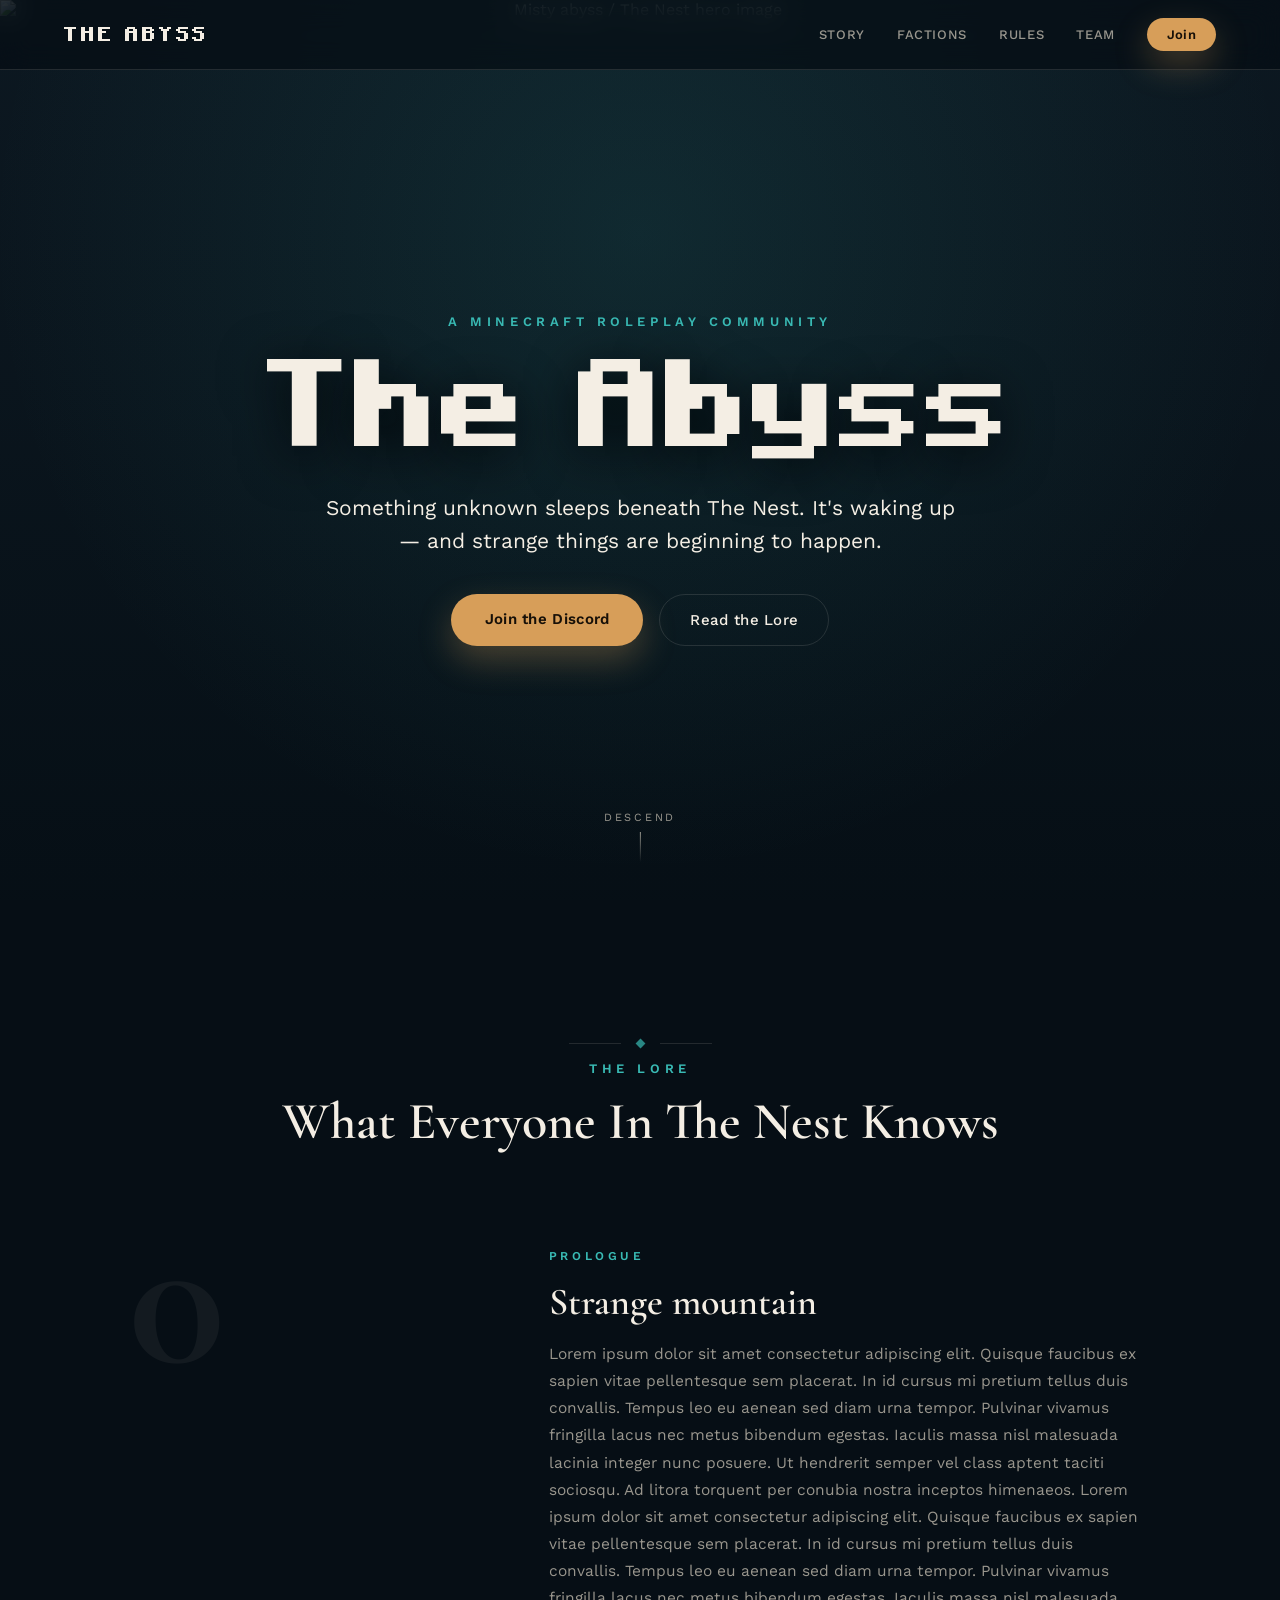
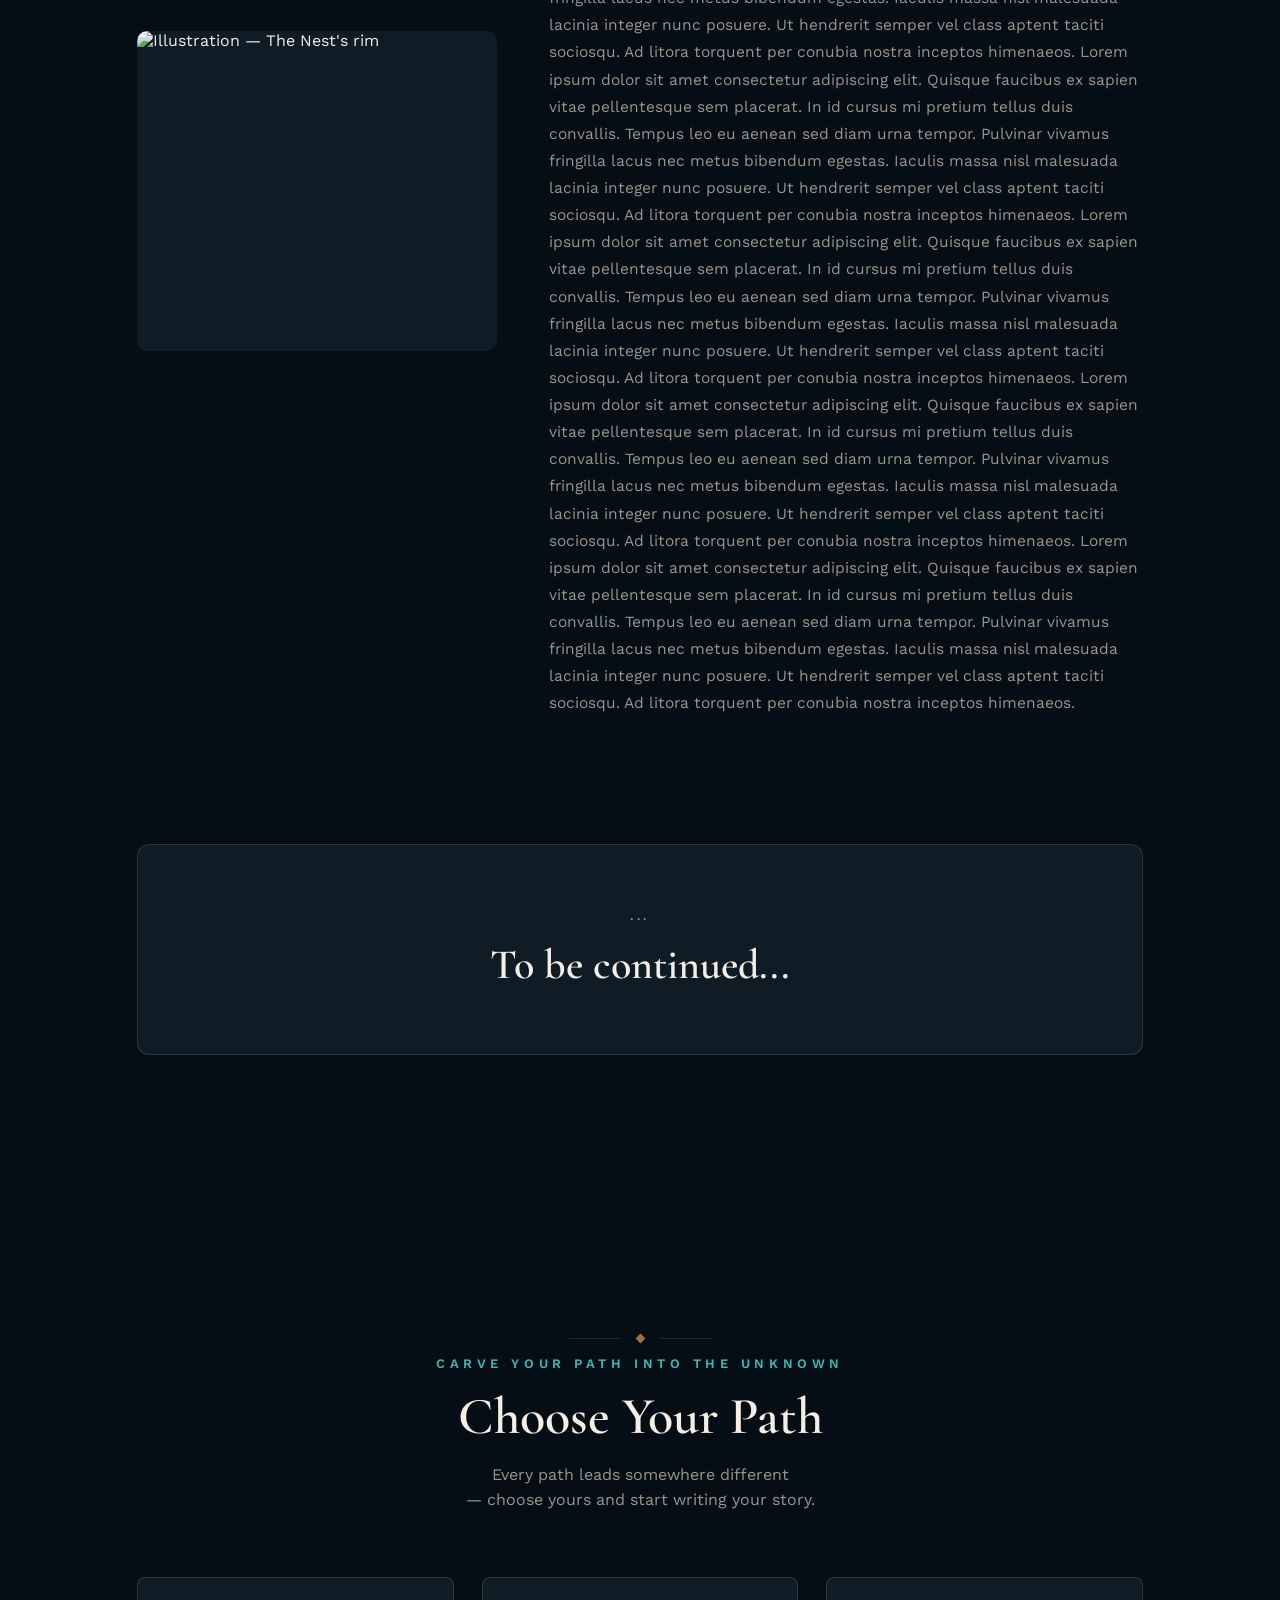
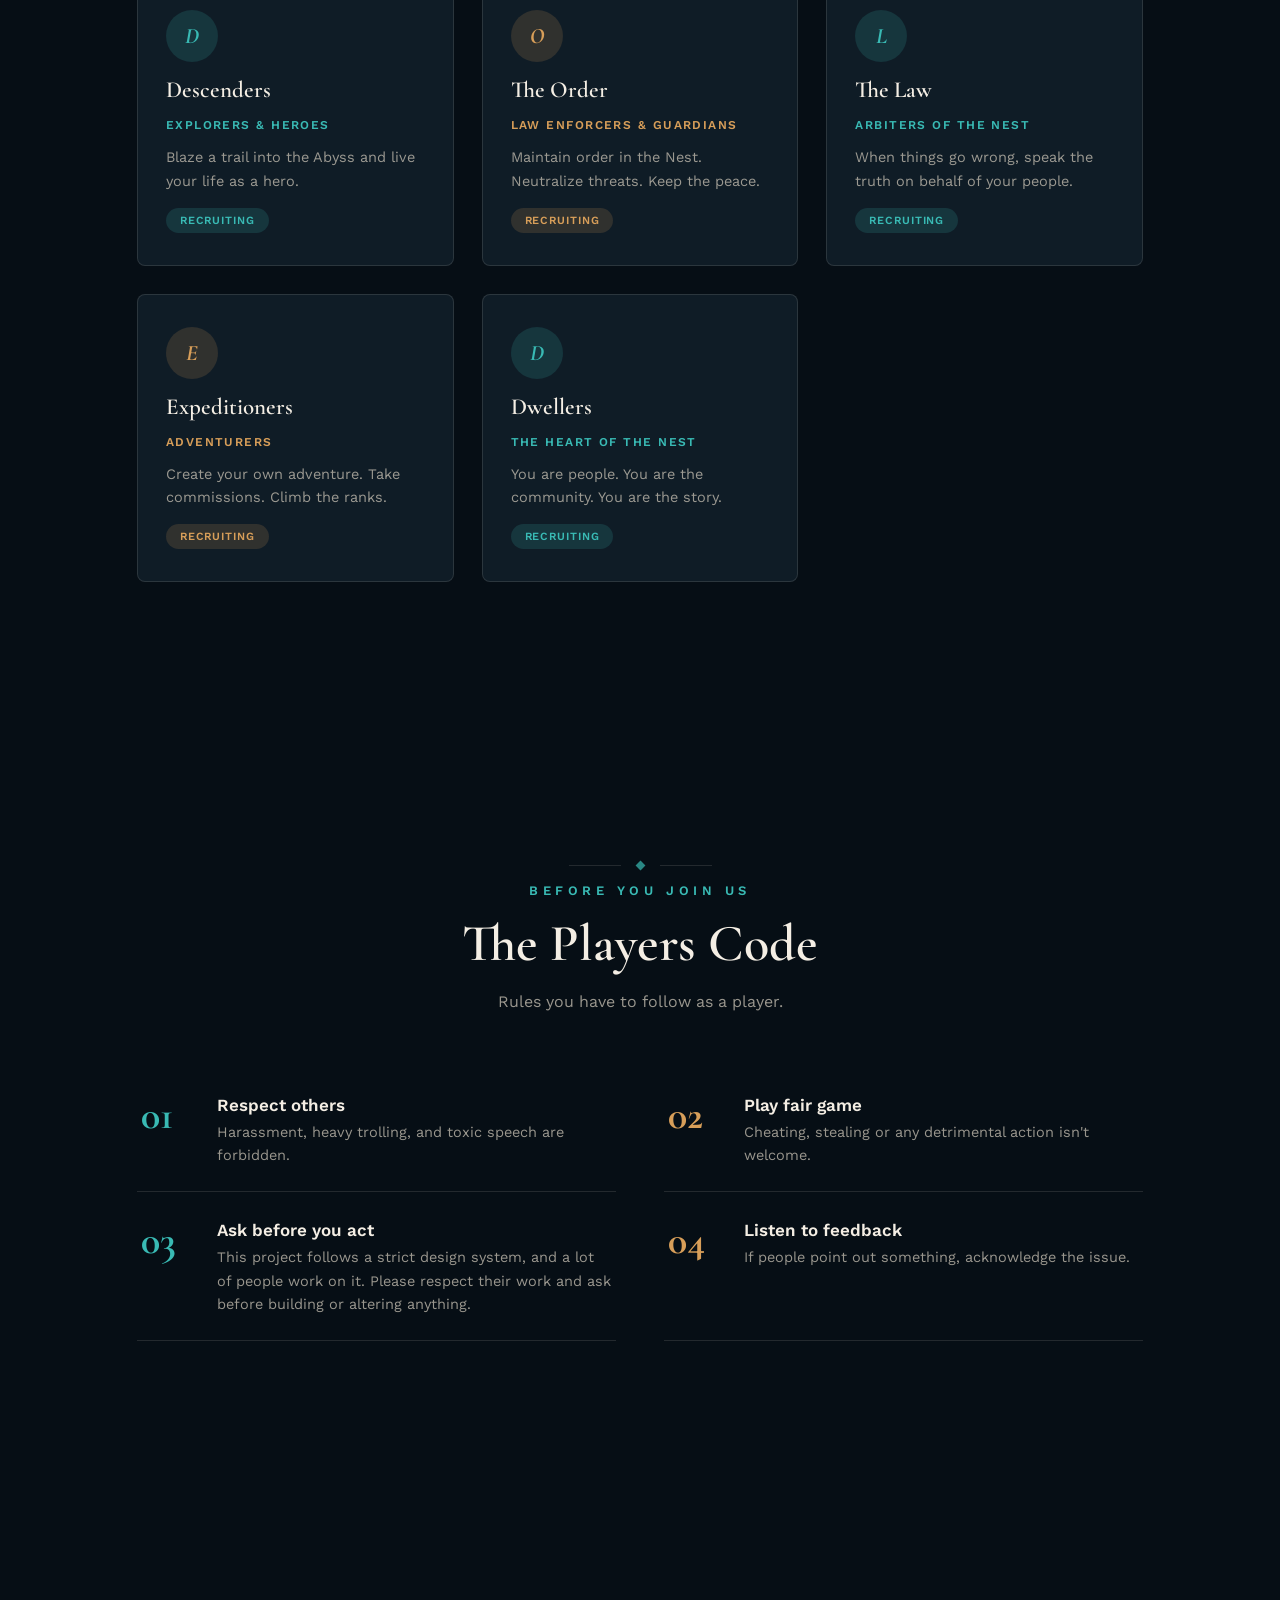
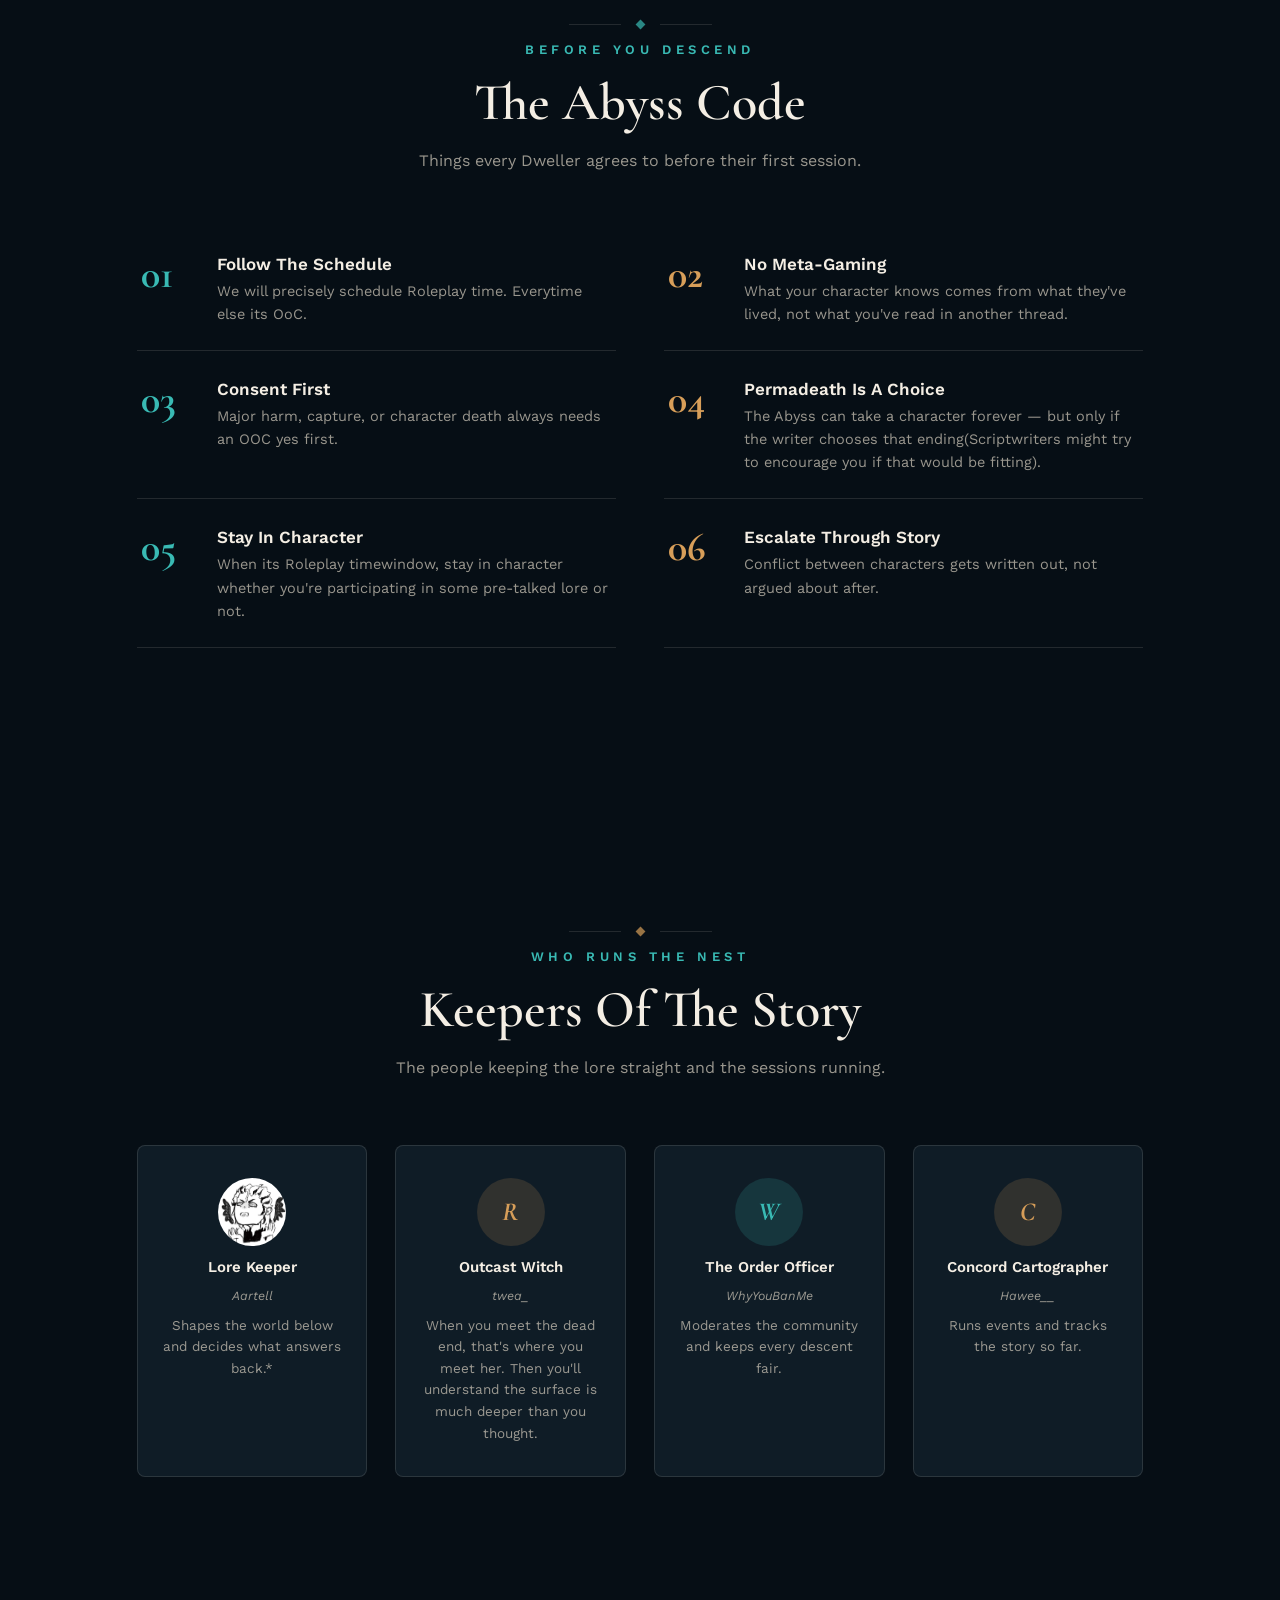
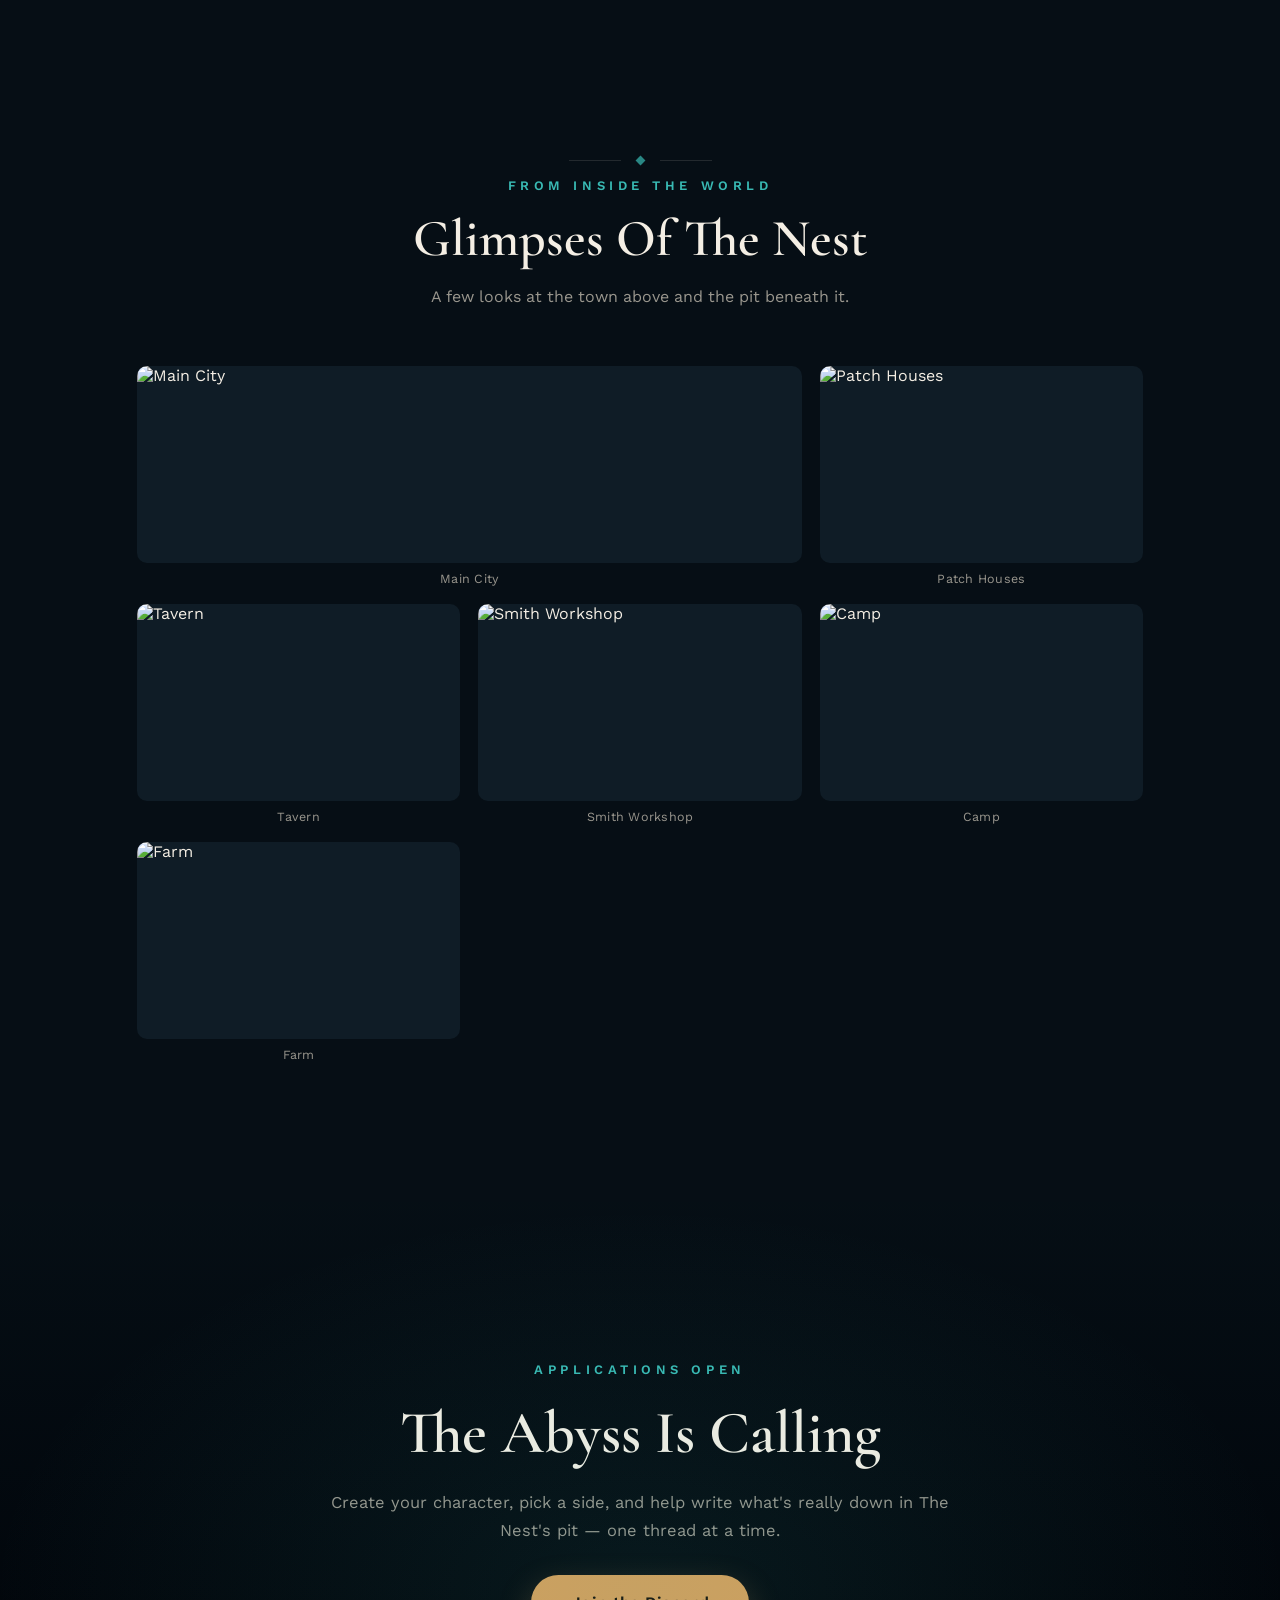
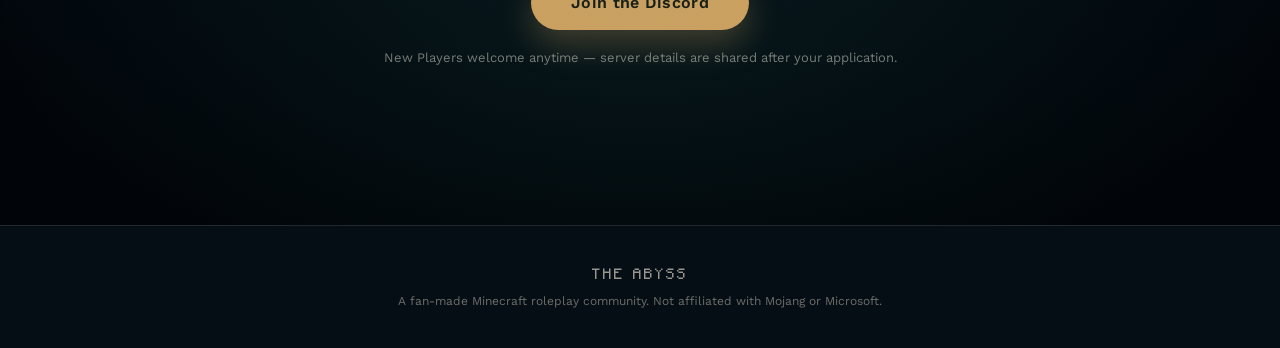
==== docs/index.html @ d02bc324 "fix2" ====
<!DOCTYPE html>
<html>
<head>
<meta charset="utf-8">
<meta name="viewport" content="width=device-width, initial-scale=1">
<link rel="preconnect" href="https://fonts.googleapis.com">
<link rel="preconnect" href="https://fonts.gstatic.com" crossorigin="anonymous">
<link href="https://fonts.googleapis.com/css2?family=Cormorant+Garamond:ital,wght@0,500;0,600;0,700;1,500;1,600&family=Work+Sans:wght@400;500;600;700&display=swap" rel="stylesheet">
<link rel="stylesheet" href="./styles.css">
<script src="./reveal.js" defer></script>
</head>
<body>
    <div class="page">

        <nav class="navbar">
            <div class="navbar-inner">
                <a href="#hero" class="brand">THE ABYSS</a>
                <div class="nav-links">
                    <a href="#story" class="nav-link">Story</a>
                    <a href="#factions" class="nav-link">Factions</a>
                    <a href="#rules" class="nav-link">Rules</a>
                    <a href="#team" class="nav-link">Team</a>
                    <a href="#join" class="btn btn-amber btn-nav">Join</a>
                </div>
            </div>
        </nav>

        <section id="hero">
            <div class="hero-bg-layer">
                <img src="./images/ingame/abyss-hero.png" alt="Misty abyss / The Nest hero image">
            </div>
            <div class="hero-scrim"></div>
            <div class="mist"></div>
            <div class="hero-content">
                <div class="eyebrow">
                    A Minecraft Roleplay Community
                </div>
                <h1>The Abyss</h1>
                <p class="hero-subtitle">
                    Something unknown sleeps beneath The Nest. It's waking up <br />
                    — and strange things are beginning to happen.
                </p>
                <div class="hero-actions">
                    <a href="#" class="btn btn-amber btn-hero">Join the Discord</a>
                    <a href="#story" class="btn btn-outline">Read the Lore</a>
                </div>
            </div>
            <div class="scroll-cue">
                <div class="scroll-cue-label">Descend</div>
                <div class="scroll-cue-line"></div>
            </div>
        </section>

        <section id="story">
            <div data-reveal class="reveal">

                <div class="section-head">
                    <div class="section-divider"><div class="line"></div><div class="diamond"></div><div class="line"></div></div>
                    <div class="eyebrow">The Lore</div>
                    <h2>What Everyone In The Nest Knows</h2>
                </div>

                <div class="story-chapter">
                    <div class="chapter-numeral left">0</div>
                    <div class="chapter-grid">
                        <img class="chapter-art" src="" alt="Illustration — The Nest's rim">
                        <div class="chapter-body">
                            <div class="eyebrow">Prologue</div>
                            <h3>Strange mountain</h3>
                            <p class="chapter-text">
                                Lorem ipsum dolor sit amet consectetur adipiscing elit. Quisque faucibus ex sapien vitae pellentesque sem placerat. In id cursus mi pretium tellus duis convallis. Tempus leo eu aenean sed diam urna tempor. Pulvinar vivamus fringilla lacus nec metus bibendum egestas. Iaculis massa nisl malesuada lacinia integer nunc posuere. Ut hendrerit semper vel class aptent taciti sociosqu. Ad litora torquent per conubia nostra inceptos himenaeos.

                                Lorem ipsum dolor sit amet consectetur adipiscing elit. Quisque faucibus ex sapien vitae pellentesque sem placerat. In id cursus mi pretium tellus duis convallis. Tempus leo eu aenean sed diam urna tempor. Pulvinar vivamus fringilla lacus nec metus bibendum egestas. Iaculis massa nisl malesuada lacinia integer nunc posuere. Ut hendrerit semper vel class aptent taciti sociosqu. Ad litora torquent per conubia nostra inceptos himenaeos.

                                Lorem ipsum dolor sit amet consectetur adipiscing elit. Quisque faucibus ex sapien vitae pellentesque sem placerat. In id cursus mi pretium tellus duis convallis. Tempus leo eu aenean sed diam urna tempor. Pulvinar vivamus fringilla lacus nec metus bibendum egestas. Iaculis massa nisl malesuada lacinia integer nunc posuere. Ut hendrerit semper vel class aptent taciti sociosqu. Ad litora torquent per conubia nostra inceptos himenaeos.

                                Lorem ipsum dolor sit amet consectetur adipiscing elit. Quisque faucibus ex sapien vitae pellentesque sem placerat. In id cursus mi pretium tellus duis convallis. Tempus leo eu aenean sed diam urna tempor. Pulvinar vivamus fringilla lacus nec metus bibendum egestas. Iaculis massa nisl malesuada lacinia integer nunc posuere. Ut hendrerit semper vel class aptent taciti sociosqu. Ad litora torquent per conubia nostra inceptos himenaeos.

                                Lorem ipsum dolor sit amet consectetur adipiscing elit. Quisque faucibus ex sapien vitae pellentesque sem placerat. In id cursus mi pretium tellus duis convallis. Tempus leo eu aenean sed diam urna tempor. Pulvinar vivamus fringilla lacus nec metus bibendum egestas. Iaculis massa nisl malesuada lacinia integer nunc posuere. Ut hendrerit semper vel class aptent taciti sociosqu. Ad litora torquent per conubia nostra inceptos himenaeos.

                                Lorem ipsum dolor sit amet consectetur adipiscing elit. Quisque faucibus ex sapien vitae pellentesque sem placerat. In id cursus mi pretium tellus duis convallis. Tempus leo eu aenean sed diam urna tempor. Pulvinar vivamus fringilla lacus nec metus bibendum egestas. Iaculis massa nisl malesuada lacinia integer nunc posuere. Ut hendrerit semper vel class aptent taciti sociosqu. Ad litora torquent per conubia nostra inceptos himenaeos.
                            </p>
                            <p class="chapter-text">

                            </p>
                        </div>
                    </div>
                </div>

                <!--
                <div class="story-chapter amber">
                    <div class="chapter-numeral right">II</div>
                    <div class="chapter-grid reverse">
                    <div class="chapter-body">
                        <div class="eyebrow">Chapter II</div>
                        <h3>The Long Descent</h3>
                        <p class="chapter-text">The Abyss is not one place but many, stacked like sediment. Each layer is stranger than the last — flooded ruins, forests that grow upside down, a silence that presses on the ears like water.</p>
                        <p class="chapter-text">Descent-rigs, brass suits, and pressure lanterns carry the brave — or the desperate — down a layer at a time. Getting back up gets harder the deeper you go. Some don't come back at all.</p>
                    </div>
                    <img class="chapter-art" src="" alt="Illustration — a layer of the Abyss">
                    </div>
                </div>
            -->
                <div class="story-closing">
                    <div class="chapter-numeral"></div>
                    <div class="story-closing-body">
                        <div class="eyebrow">...</div>
                        <h3>To be continued...</h3>
                    </div>
                </div>

            </div>
        </section>

        <section id="factions">
            <div data-reveal class="reveal">
                <div class="section-head">
                    <div class="section-divider amber"><div class="line"></div><div class="diamond"></div><div class="line"></div></div>
                    <div class="eyebrow">Carve Your Path Into The Unknown</div>
                    <h2>Choose Your Path</h2>
                    <p class="section-lede">Every path leads somewhere different <br />— choose yours and start writing your story.</p>
                </div>
                <div class="card-grid">

                    <div class="faction-card">
                        <div class="badge">D</div>
                        <div class="faction-name">Descenders</div>
                        <div class="faction-role">Explorers &amp; Heroes</div>
                        <p class="faction-desc">
                            Blaze a trail into the Abyss and live your life as a hero.
                        </p>
                        <div class="pill">Recruiting</div>
                    </div>

                    <div class="faction-card amber">
                        <div class="badge">O</div>
                        <div class="faction-name">The Order</div>
                        <div class="faction-role">Law Enforcers &amp; Guardians</div>
                        <p class="faction-desc">
                            Maintain order in the Nest. Neutralize threats. Keep the peace.
                        </p>
                        <div class="pill">Recruiting</div>
                    </div>

                    <div class="faction-card">
                        <div class="badge">L</div>
                        <div class="faction-name">The Law</div>
                        <div class="faction-role">Arbiters Of The Nest</div>
                        <p class="faction-desc">
                            When things go wrong, speak the truth on behalf of your people.
                        </p>
                        <div class="pill">Recruiting</div>
                    </div>

                    <div class="faction-card amber">
                        <div class="badge">E</div>
                        <div class="faction-name">Expeditioners</div>
                        <div class="faction-role">Adventurers</div>
                        <p class="faction-desc">
                            Create your own adventure. Take commissions. Climb the ranks.
                        </p>
                        <div class="pill">Recruiting</div>
                    </div>

                    <div class="faction-card">
                        <div class="badge">D</div>
                        <div class="faction-name">Dwellers</div>
                        <div class="faction-role">The heart of the Nest</div>
                        <p class="faction-desc">
                            You are people. You are the community. You are the story.
                        </p>
                        <div class="pill">Recruiting</div>
                    </div>
                </div>
            </div>
        </section>

        <section id="rules">
            <div data-reveal class="reveal">
                <div class="section-head">
                    <div class="section-divider"><div class="line"></div><div class="diamond"></div><div class="line"></div></div>
                    <div class="eyebrow">Before you join us</div>
                    <h2>The Players Code</h2>
                    <p class="section-lede">Rules you have to follow as a player.</p>
                </div>
                <div class="rules-grid">

                    <div class="rule-row">
                        <div class="rule-numeral">01</div>
                        <div class="rule-body">
                            <div class="rule-title">Respect others</div>
                            <p class="rule-desc">Harassment, heavy trolling, and toxic speech are forbidden.</p>
                        </div>
                    </div>

                    <div class="rule-row amber">
                        <div class="rule-numeral">02</div>
                        <div class="rule-body">
                            <div class="rule-title">Play fair game</div>
                            <p class="rule-desc">Cheating, stealing or any detrimental action isn't welcome.</p>
                        </div>
                    </div>

                    <div class="rule-row">
                        <div class="rule-numeral">03</div>
                        <div class="rule-body">
                            <div class="rule-title">Ask before you act</div>
                            <p class="rule-desc">This project follows a strict design system, and a lot of people work on it. Please respect their work and ask before building or altering anything.</p>
                        </div>
                    </div>

                    <div class="rule-row amber">
                        <div class="rule-numeral">04</div>
                        <div class="rule-body">
                            <div class="rule-title">Listen to feedback</div>
                            <p class="rule-desc">If people point out something, acknowledge the issue.</p>
                        </div>
                    </div>

                </div>
            </div>
        </section>

        <section id="rules">
            <div data-reveal class="reveal">
                <div class="section-head">
                    <div class="section-divider"><div class="line"></div><div class="diamond"></div><div class="line"></div></div>
                    <div class="eyebrow">Before You Descend</div>
                    <h2>The Abyss Code</h2>
                    <p class="section-lede">Things every Dweller agrees to before their first session.</p>
                </div>
                <div class="rules-grid">

                    <div class="rule-row">
                        <div class="rule-numeral">01</div>
                        <div class="rule-body">
                            <div class="rule-title">Follow The Schedule</div>
                            <p class="rule-desc">We will precisely schedule Roleplay time. Everytime else its OoC.</p>
                        </div>
                    </div>

                    <div class="rule-row amber">
                        <div class="rule-numeral">02</div>
                        <div class="rule-body">
                            <div class="rule-title">No Meta-Gaming</div>
                            <p class="rule-desc">What your character knows comes from what they've lived, not what you've read in another thread.</p>
                        </div>
                    </div>

                    <div class="rule-row">
                        <div class="rule-numeral">03</div>
                        <div class="rule-body">
                            <div class="rule-title">Consent First</div>
                            <p class="rule-desc">Major harm, capture, or character death always needs an OOC yes first.</p>
                        </div>
                    </div>

                    <div class="rule-row amber">
                        <div class="rule-numeral">04</div>
                        <div class="rule-body">
                            <div class="rule-title">Permadeath Is A Choice</div>
                            <p class="rule-desc">The Abyss can take a character forever — but only if the writer chooses that ending(Scriptwriters might try to encourage you if that would be fitting).</p>
                        </div>
                    </div>

                    <div class="rule-row">
                        <div class="rule-numeral">05</div>
                        <div class="rule-body">
                            <div class="rule-title">Stay In Character</div>
                            <p class="rule-desc">When its Roleplay timewindow, stay in character whether you're participating in some pre-talked lore or not.</p>
                        </div>
                    </div>

                    <div class="rule-row amber">
                        <div class="rule-numeral">06</div>
                        <div class="rule-body">
                            <div class="rule-title">Escalate Through Story</div>
                            <p class="rule-desc">Conflict between characters gets written out, not argued about after.</p>
                        </div>
                    </div>
                </div>
            </div>
        </section>

        <section id="team">
            <div data-reveal class="reveal">
                <div class="section-head">
                    <div class="section-divider amber"><div class="line"></div><div class="diamond"></div><div class="line"></div></div>
                    <div class="eyebrow">Who Runs The Nest</div>
                    <h2>Keepers Of The Story</h2>
                    <p class="section-lede">The people keeping the lore straight and the sessions running.</p>
                </div>
                <div class="team-grid">

                    <div class="team-card">
                        <img class="avatar" src="./images/avatar/aartell.JPG" alt="Aartell">
                        <div class="team-role">Lore Keeper</div>
                        <div class="team-name-placeholder">Aartell</div>
                        <p class="team-blurb">Shapes the world below and decides what answers back.*</p>
                    </div>
                    
                    <div class="team-card amber">
                        <div class="avatar">R</div>
                        <div class="team-role">Outcast Witch</div>
                        <div class="team-name-placeholder">twea_</div>
                        <p class="team-blurb">When you meet the dead end, that's where you meet her. Then you'll understand the surface is much deeper than you thought.</p>
                    </div>

                    <div class="team-card">
                        <div class="avatar">W</div>
                        <div class="team-role">The Order Officer</div>
                        <div class="team-name-placeholder">WhyYouBanMe</div>
                        <p class="team-blurb">Moderates the community and keeps every descent fair.</p>
                    </div>

                    <div class="team-card amber">
                        <div class="avatar">C</div>
                        <div class="team-role">Concord Cartographer</div>
                        <div class="team-name-placeholder">Hawee__</div>
                        <p class="team-blurb">Runs events and tracks the story so far.</p>
                    </div>

                </div>
            </div>
        </section>

        <section id="gallery">
            <div data-reveal class="reveal">
                <div class="section-head">
                    <div class="section-divider"><div class="line"></div><div class="diamond"></div><div class="line"></div></div>
                    <div class="eyebrow">From Inside The World</div>
                    <h2>Glimpses Of The Nest</h2>
                    <p class="section-lede">A few looks at the town above and the pit beneath it.</p>
                </div>
                <div class="gallery-grid">

                    <div class="gallery-item wide">
                        <img class="gallery-img" src="./images/ingame/city-moody.png" alt="Main City">
                        <div class="gallery-caption">Main City</div>
                    </div>

                    <div class="gallery-item">
                        <img class="gallery-img" src="./images/ingame/city-2.png" alt="Patch Houses">
                        <div class="gallery-caption">Patch Houses</div>
                    </div>

                    <div class="gallery-item">
                        <img class="gallery-img" src="./images/ingame/tavern-1.png" alt="Tavern">
                        <div class="gallery-caption">Tavern</div>
                    </div>

                    <div class="gallery-item">
                        <img class="gallery-img" src="./images/ingame/smith.png" alt="Smith Workshop">
                        <div class="gallery-caption">Smith Workshop</div>
                    </div>

                    <div class="gallery-item">
                        <img class="gallery-img" src="./images/ingame/camp.png" alt="Camp">
                        <div class="gallery-caption">Camp</div>
                    </div>

                    <div class="gallery-item">
                        <img class="gallery-img" src="./images/ingame/farm.png" alt="Farm">
                        <div class="gallery-caption">Farm</div>
                    </div>

                </div>
            </div>
        </section>

        <section id="join">
            <div class="mist"></div>
            <div data-reveal class="reveal">
                <div class="join-content">
                    <div class="eyebrow">Applications Open</div>
                    <h2>The Abyss Is Calling</h2>
                    <p class="join-text">Create your character, pick a side, and help write what's really down in The Nest's pit — one thread at a time.</p>
                    <a target="_blank" rel="noopener noreferrer" href="https://discord.gg/WjqfjNFMDC" class="btn btn-amber btn-join">Join the Discord</a>
                    <div class="join-footnote">New Players welcome anytime — server details are shared after your application.</div>
                </div>
            </div>
        </section>

        <footer>
            <div class="footer-brand">The Abyss</div>
            <div class="footer-note">A fan-made Minecraft roleplay community. Not affiliated with Mojang or Microsoft.</div>
        </footer>

    </div>
</body>
</html>
---- docs/styles.css ----
* { box-sizing: border-box; }
body { margin: 0; }
html { scroll-behavior: smooth; }

@font-face {
  font-family: 'Minecraft';
  src: url('./fonts/minecraft-font/MinecraftRegular-Bmg3.otf') format('opentype');
  font-weight: 400;
  font-style: normal;
  font-display: swap;
}
@font-face {
  font-family: 'Minecraft';
  src: url('./fonts/minecraft-font/MinecraftItalic-R8Mo.otf') format('opentype');
  font-weight: 400;
  font-style: italic;
  font-display: swap;
}
@font-face {
  font-family: 'Minecraft';
  src: url('./fonts/minecraft-font/MinecraftBold-nMK1.otf') format('opentype');
  font-weight: 700;
  font-style: normal;
  font-display: swap;
}
@font-face {
  font-family: 'Minecraft';
  src: url('./fonts/minecraft-font/MinecraftBoldItalic-1y1e.otf') format('opentype');
  font-weight: 700;
  font-style: italic;
  font-display: swap;
}

:root {
  --bg: oklch(16% 0.02 240);
  --bg-deep: oklch(10% 0.018 240);
  --panel: oklch(22% 0.026 240);
  --panel-line: oklch(94% 0.015 80 / 0.12);
  --fg: oklch(95% 0.015 80);
  --fg-dim: oklch(80% 0.02 90 / 0.78);
  --accent-teal: oklch(72% 0.11 190);
  --accent-amber: oklch(74% 0.11 70);
  --accent: var(--accent-teal);
  --accent-wash: oklch(72% 0.11 190 / 0.16);
}
/* apply to a card/row/section wrapper to flip every var(--accent) child from teal to amber */
.amber { --accent: var(--accent-amber); --accent-wash: oklch(74% 0.11 70 / 0.16); }

a { color: var(--accent-teal); text-decoration: none; }
a:hover { color: var(--accent-amber); }

@keyframes mistDrift {
  0%, 100% { transform: translate(-2%, 0) scale(1.05); opacity: .5; }
  50% { transform: translate(2%, -2%) scale(1.1); opacity: .7; }
}
@keyframes scrollCue {
  0%, 100% { opacity: .35; transform: translateY(0); }
  50% { opacity: 1; transform: translateY(10px); }
}

.page {
  font-family: 'Work Sans', sans-serif;
  background: var(--bg);
  color: var(--fg);
  position: relative;
  overflow-x: hidden;
  min-height: 100vh;
}

/* ---------- typography ---------- */

h1, h2, h3 {
    font-family: 'Cormorant Garamond', serif;
    /*font-style: italic;*/
    font-weight: 600;
    color: var(--fg);
    margin: 0;
}
h1 {
  font-family: 'Minecraft', 'Cormorant Garamond', serif;
  font-weight: 700;
  font-size: clamp(56px, 10vw, 124px);
  line-height: .95;
  text-shadow: 0 10px 50px oklch(10% 0.018 240 / 0.9);
}
h2 { 
    font-size: clamp(34px, 5vw, 52px); 

}
#join h2 { font-size: clamp(38px, 6vw, 60px); }
h3 { font-size: clamp(26px, 4vw, 38px); }
.story-closing h3 { font-size: clamp(28px, 4.5vw, 42px); }

.eyebrow {
  font-size: 13px;
  letter-spacing: .35em;
  text-transform: uppercase;
  font-weight: 600;
  color: var(--accent-teal);
}
/* chapter/rule numerals reuse .eyebrow at a smaller size, tinted by the wrapper's --accent */
.chapter-body .eyebrow, .story-closing-body .eyebrow {
  font-size: 12px;
  letter-spacing: .3em;
  color: var(--accent);
}

p { margin: 0; }
.chapter-text, .faction-desc, .rule-desc, .team-blurb, .join-text,
.section-lede, .footer-note, .join-footnote, .team-name-placeholder,
.gallery-caption, .nav-link {
  color: var(--fg-dim);
}

/* ---------- buttons ---------- */

.btn {
  display: inline-block;
  border-radius: 999px;
  font-weight: 600;
  letter-spacing: .02em;
  text-decoration: none;
  transition: transform .3s ease, box-shadow .3s ease, border-color .3s ease, background .3s ease;
}
.btn-amber { background: var(--accent-amber); color: oklch(18% 0.02 70); box-shadow: 0 14px 34px oklch(74% 0.11 70 / 0.3); }
.btn-amber:hover { background: oklch(80% 0.11 70); transform: translateY(-3px); box-shadow: 0 18px 40px oklch(74% 0.11 70 / 0.4); }
.btn-outline { border: 1px solid var(--panel-line); color: var(--fg); font-weight: 500; padding: 16px 30px; font-size: 15px; }
.btn-outline:hover { border-color: var(--fg-dim); background: oklch(94% 0.015 80 / 0.06); }
.btn-nav { padding: 9px 20px; font-size: 13px; }
.btn-hero { padding: 16px 34px; font-size: 15px; }
.btn-join { margin-top: 10px; padding: 18px 40px; font-size: 16px; }

/* ---------- nav ---------- */

.navbar { position: fixed; top: 0; left: 0; right: 0; z-index: 50; }
.navbar-inner {
  display: flex;
  align-items: center;
  justify-content: space-between;
  gap: 20px;
  padding: 18px clamp(20px, 5vw, 64px);
  background: oklch(16% 0.02 240 / 0.75);
  backdrop-filter: blur(14px);
  -webkit-backdrop-filter: blur(14px);
  border-bottom: 1px solid var(--panel-line);
}
.brand {
  font-family: Minecraft, serif;
  font-size: 20px;
  font-weight: 600;
  letter-spacing: .14em;
  text-transform: uppercase;
  color: var(--fg);
}
.nav-links { display: flex; align-items: center; gap: clamp(14px, 3vw, 32px); flex-wrap: wrap; }
.nav-link { font-size: 13px; letter-spacing: .05em; text-transform: uppercase; font-weight: 500; }
.nav-link:hover { color: var(--fg); }

/* ---------- hero ---------- */

#hero {
    position: relative;
    min-height: 100vh;
    display: flex;
    flex-direction: column;
    align-items: center;
    justify-content: center;
    text-align: center;
    padding: 160px 24px 100px;
    overflow: hidden;
    max-width: none;
}

.hero-bg-layer { position: absolute; inset: 0; z-index: 0; }
.hero-bg-layer img { width: 100%; height: 100%; display: block; object-fit: cover; background: var(--panel); }

.hero-scrim {
  position: absolute;
  inset: 0;
  z-index: 1;
  pointer-events: none;
  background: linear-gradient(180deg, oklch(16% 0.02 240 / 0.30) 0%, oklch(16% 0.02 240 / 0.55) 45%, oklch(16% 0.02 240 / 0.97) 100%);
}

/* radial mist wash, reused behind the hero and the join section */
.mist {
  position: absolute;
  inset: -10%;
  z-index: 1;
  pointer-events: none;
  background: radial-gradient(ellipse at 50% 30%, oklch(72% 0.11 190 / 0.12), transparent 60%);
  animation: mistDrift 22s ease-in-out infinite;
}
#join .mist {
  background: radial-gradient(ellipse at 50% 60%, oklch(72% 0.11 190 / 0.10), transparent 60%);
  animation-duration: 26s;
}

.hero-content { position: relative; z-index: 2; display: flex; flex-direction: column; align-items: center; gap: 22px; max-width: 820px; }
.hero-subtitle { font-size: clamp(17px, 2vw, 21px); max-width: 700px; line-height: 1.6; }
.hero-actions { display: flex; gap: 16px; flex-wrap: wrap; justify-content: center; margin-top: 14px; }

.scroll-cue {
  position: absolute;
  bottom: 38px;
  left: 50%;
  transform: translateX(-50%);
  z-index: 2;
  display: flex;
  flex-direction: column;
  align-items: center;
  gap: 8px;
  color: var(--fg-dim);
  pointer-events: none;
}
.scroll-cue-label { font-size: 11px; letter-spacing: .25em; text-transform: uppercase; }
.scroll-cue-line { width: 1px; height: 30px; background: linear-gradient(180deg, var(--fg-dim), transparent); animation: scrollCue 2.2s ease-in-out infinite; }

/* ---------- shared section chrome ---------- */

section { padding: clamp(90px, 12vw, 140px) clamp(24px, 6vw, 80px); max-width: 1160px; margin: 0 auto; }

.reveal { opacity: 0; transform: translateY(32px); transition: opacity 1s cubic-bezier(0.16, 1, 0.3, 1), transform 1s cubic-bezier(0.16, 1, 0.3, 1); }
.reveal.is-visible { opacity: 1; transform: translateY(0); }

.section-head { text-align: center; display: flex; flex-direction: column; align-items: center; gap: 14px; margin-bottom: 64px; }
#story .section-head { margin-bottom: 96px; }
#rules .section-head, #gallery .section-head { margin-bottom: 56px; }

.section-divider { display: flex; align-items: center; gap: 16px; }
.section-divider .line { width: 52px; height: 1px; background: var(--panel-line); }
.section-divider .diamond { width: 7px; height: 7px; transform: rotate(45deg); opacity: .7; background: var(--accent); }

.section-lede { font-size: 16px; max-width: 520px; line-height: 1.6; }

/* ---------- story ---------- */

.story-chapter { position: relative; margin-bottom: 110px; }

.chapter-numeral {
  position: absolute;
  top: -52px;
  font-family: 'Cormorant Garamond', serif;
  font-size: clamp(120px, 18vw, 200px);
  font-weight: 700;
  color: var(--fg);
  opacity: 0.05;
  line-height: 1;
  pointer-events: none;
  user-select: none;
}
.chapter-numeral.left { left: -8px; }
.chapter-numeral.right { right: -8px; }

.chapter-grid { position: relative; display: grid; grid-template-columns: minmax(220px, 360px) 1fr; gap: 52px; align-items: center; }
.chapter-grid.reverse { grid-template-columns: 1fr minmax(220px, 360px); }

.chapter-art { width: 100%; height: 320px; display: block; object-fit: cover; border-radius: 10px; background: var(--panel); }
.chapter-body { display: flex; flex-direction: column; gap: 16px; }
.chapter-text { font-size: 15.5px; line-height: 1.75; }

.story-closing {
  position: relative;
  padding: 64px clamp(20px, 5vw, 64px);
  background: var(--panel);
  border: 1px solid var(--panel-line);
  border-radius: 12px;
  text-align: center;
  overflow: hidden;
}
.story-closing .chapter-numeral { top: -30px; left: 50%; right: auto; transform: translateX(-50%); font-size: clamp(140px, 20vw, 220px); opacity: 0.045; }
.story-closing-body { position: relative; display: flex; flex-direction: column; align-items: center; gap: 16px; max-width: 640px; margin: 0 auto; }

/* ---------- faction / team cards ---------- */

.card-grid { display: grid; grid-template-columns: repeat(auto-fit, minmax(260px, 1fr)); gap: 28px; align-items:center; justify-items:center; }
.team-grid { display: grid; grid-template-columns: repeat(auto-fit, minmax(230px, 1fr)); gap: 28px; }

.faction-card, .team-card {
  background: var(--panel);
  border: 1px solid var(--panel-line);
  border-radius: 8px;
  display: flex;
  flex-direction: column;
  transition: transform .4s ease;
}
.faction-card:hover, .team-card:hover { transform: translateY(-6px); }

.faction-card { padding: 32px 28px; gap: 14px; min-height: 280px; transition: transform .4s ease, border-color .4s ease; }
.faction-card:hover { border-color: oklch(94% 0.015 80 / 0.3); }
.team-card { padding: 32px 24px; align-items: center; text-align: center; gap: 12px; }

.badge, .avatar {
  border-radius: 50%;
  display: flex;
  align-items: center;
  justify-content: center;
  background: var(--accent-wash);
  font-family: 'Cormorant Garamond', serif;
  font-style: italic;
  font-weight: 700;
  color: var(--accent);
}
.badge { width: 52px; height: 52px; font-size: 22px; }
.avatar { width: 68px; height: 68px; font-size: 26px; }

.faction-name { font-family: 'Cormorant Garamond', serif; font-size: 23px; font-weight: 600; color: var(--fg); }
.faction-role { font-size: 12px; letter-spacing: .12em; text-transform: uppercase; font-weight: 600; color: var(--accent); }
.faction-desc { font-size: 14.5px; line-height: 1.65; flex: 1; }

.pill {
  align-self: flex-start;
  margin-top: auto;
  padding: 6px 14px;
  border-radius: 999px;
  font-size: 11px;
  letter-spacing: .08em;
  text-transform: uppercase;
  font-weight: 600;
  background: var(--accent-wash);
  color: var(--accent);
}

.team-role { font-size: 15px; font-weight: 600; color: var(--fg); }
.team-name-placeholder { font-size: 12.5px; font-style: italic; }
.team-blurb { font-size: 13.5px; line-height: 1.6; }

/* ---------- rules ---------- */

.rules-grid { display: grid; grid-template-columns: repeat(auto-fit, minmax(360px, 1fr)); gap: 4px 48px; }
.rule-row { display: flex; gap: 20px; align-items: flex-start; padding: 24px 4px; border-bottom: 1px solid var(--panel-line); }
.rule-numeral { font-family: 'Cormorant Garamond', serif; font-size: 40px; font-weight: 700; line-height: 1; min-width: 56px; color: var(--accent); }
.rule-body { display: flex; flex-direction: column; gap: 6px; }
.rule-title { font-size: 17px; font-weight: 600; color: var(--fg); }
.rule-desc { font-size: 14.5px; line-height: 1.6; }

/* ---------- gallery ---------- */

.gallery-grid { display: grid; grid-template-columns: repeat(auto-fit, minmax(240px, 1fr)); grid-auto-rows: 220px; gap: 18px; }
.gallery-item { display: flex; flex-direction: column; gap: 8px; }
.gallery-item.wide { grid-column: span 2; }
.gallery-img { width: 100%; flex: 1; min-height: 0; display: block; object-fit: cover; border-radius: 10px; background: var(--panel); }
.gallery-caption { font-size: 12.5px; text-align: center; letter-spacing: .02em; }

/* ---------- join ---------- */

#join {
  position: relative;
  text-align: center;
  background: linear-gradient(180deg, var(--bg) 0%, var(--bg-deep) 100%);
  overflow: hidden;
  padding-top: clamp(110px, 14vw, 160px);
  padding-bottom: clamp(110px, 14vw, 160px);
  max-width:none;
}
.join-content { position: relative; z-index: 1; max-width: 640px; margin: 0 auto; display: flex; flex-direction: column; align-items: center; gap: 20px; }
.join-text { font-size: 16.5px; line-height: 1.7; }
.join-footnote { font-size: 13px; opacity: .8; }

/* ---------- footer ---------- */

footer { padding: 40px clamp(24px, 6vw, 80px); display: flex; flex-direction: column; align-items: center; gap: 10px; border-top: 1px solid var(--panel-line); text-align: center; }
.footer-brand { font-family: 'Minecraft', serif; letter-spacing: .14em; text-transform: uppercase; font-size: 15px; color: var(--fg-dim); }
.footer-note { font-size: 12px; opacity: .7; }
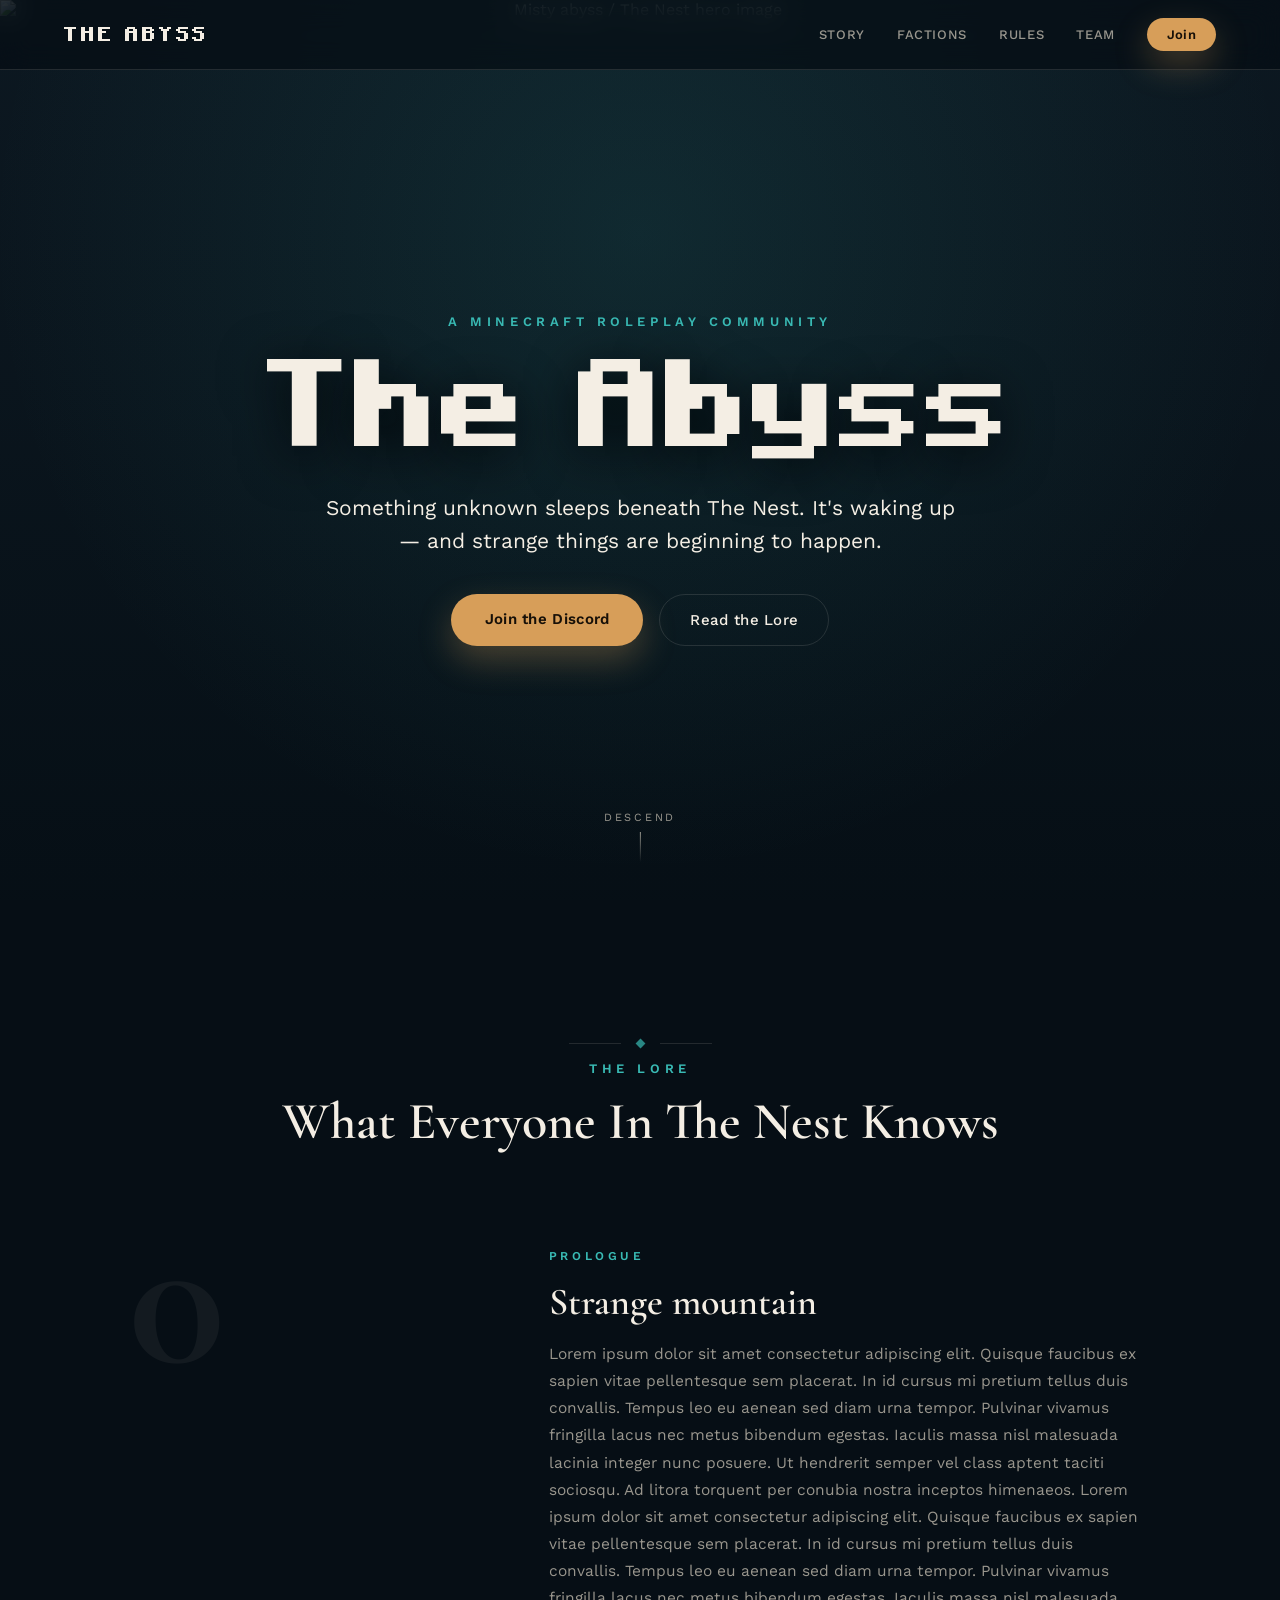
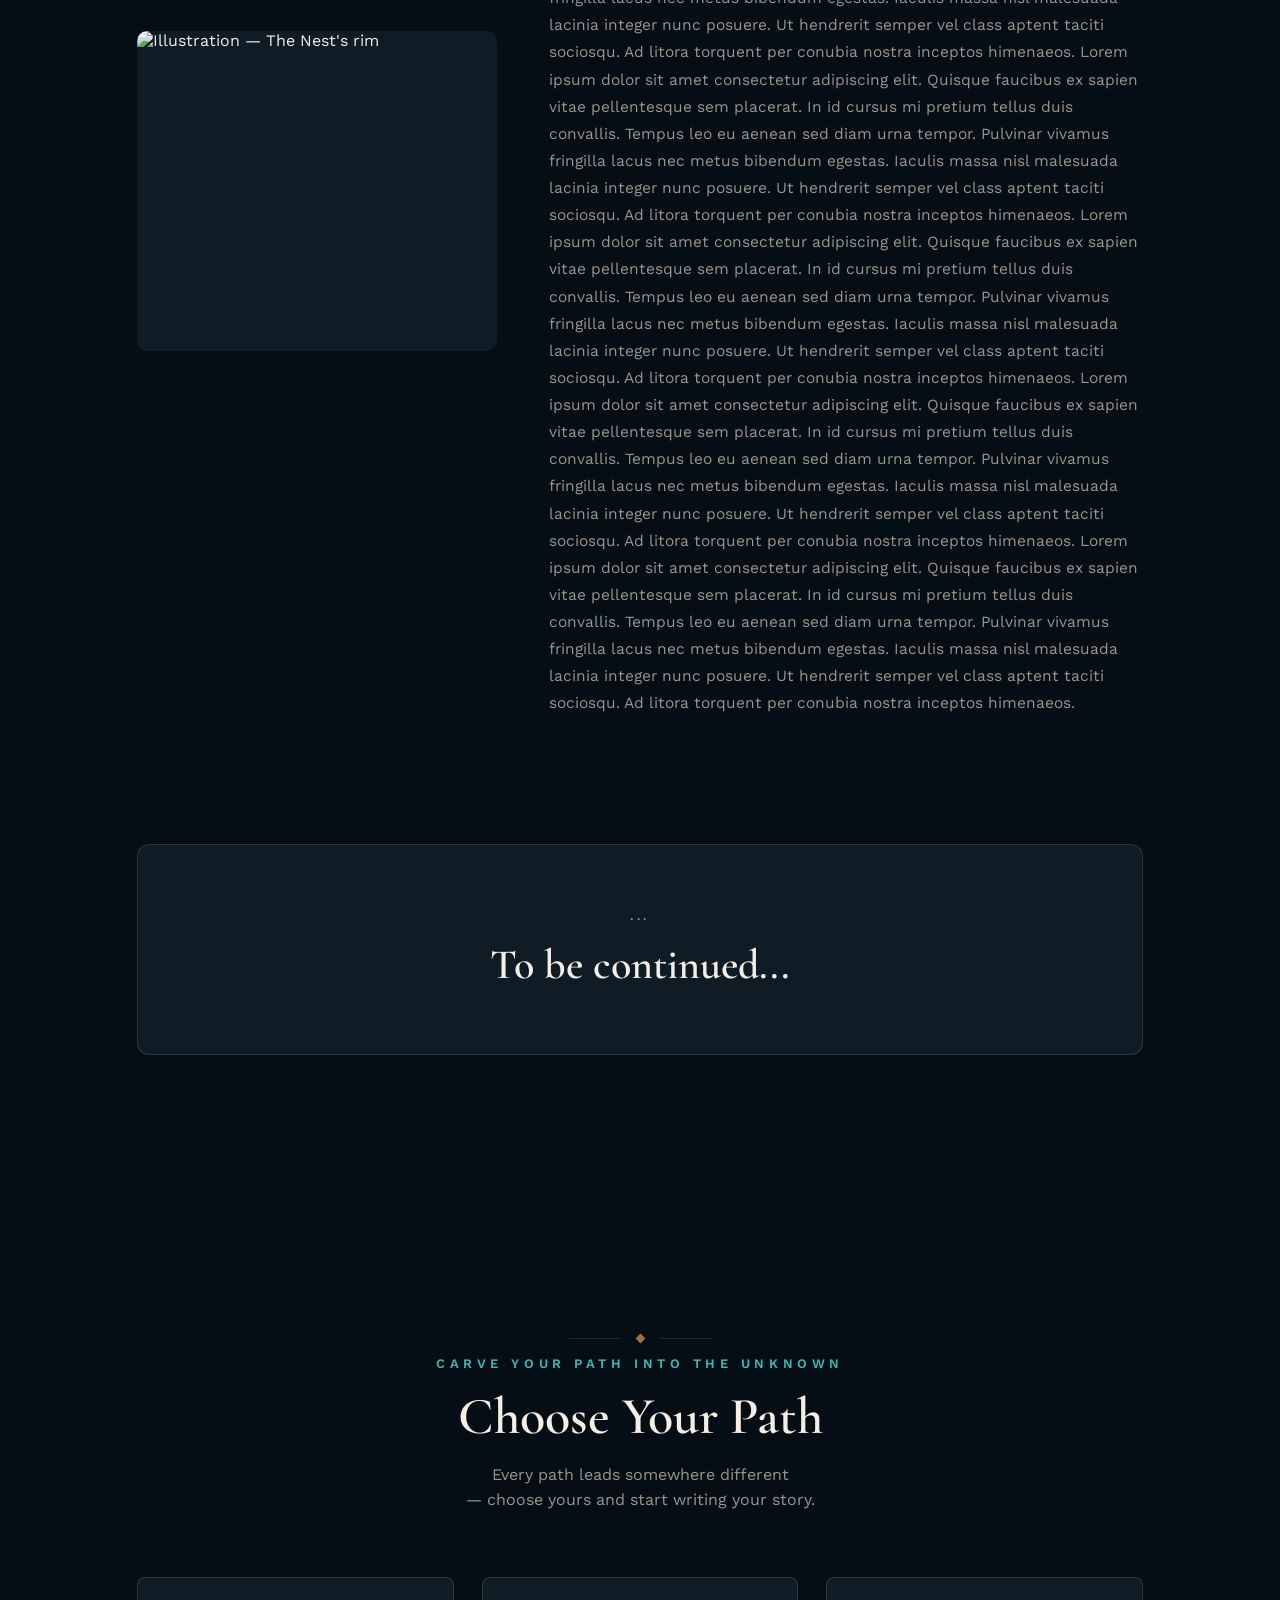
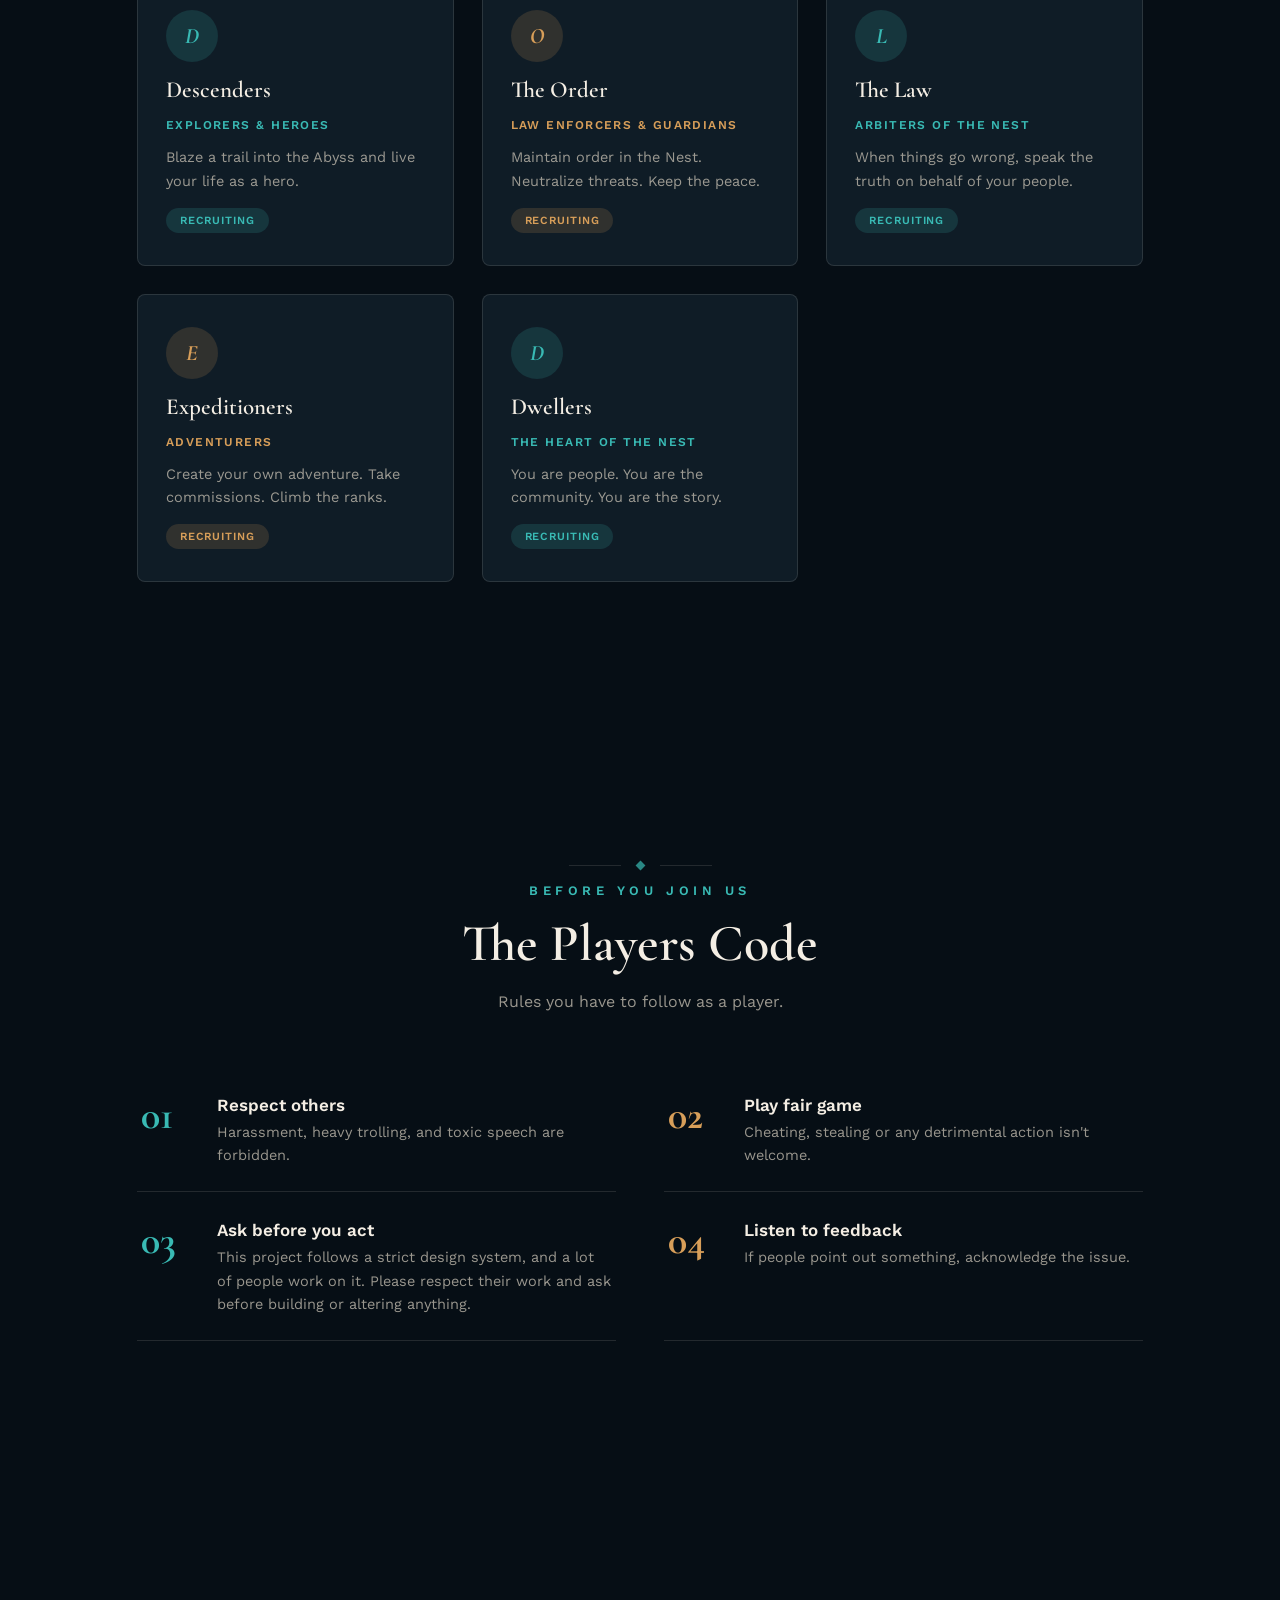
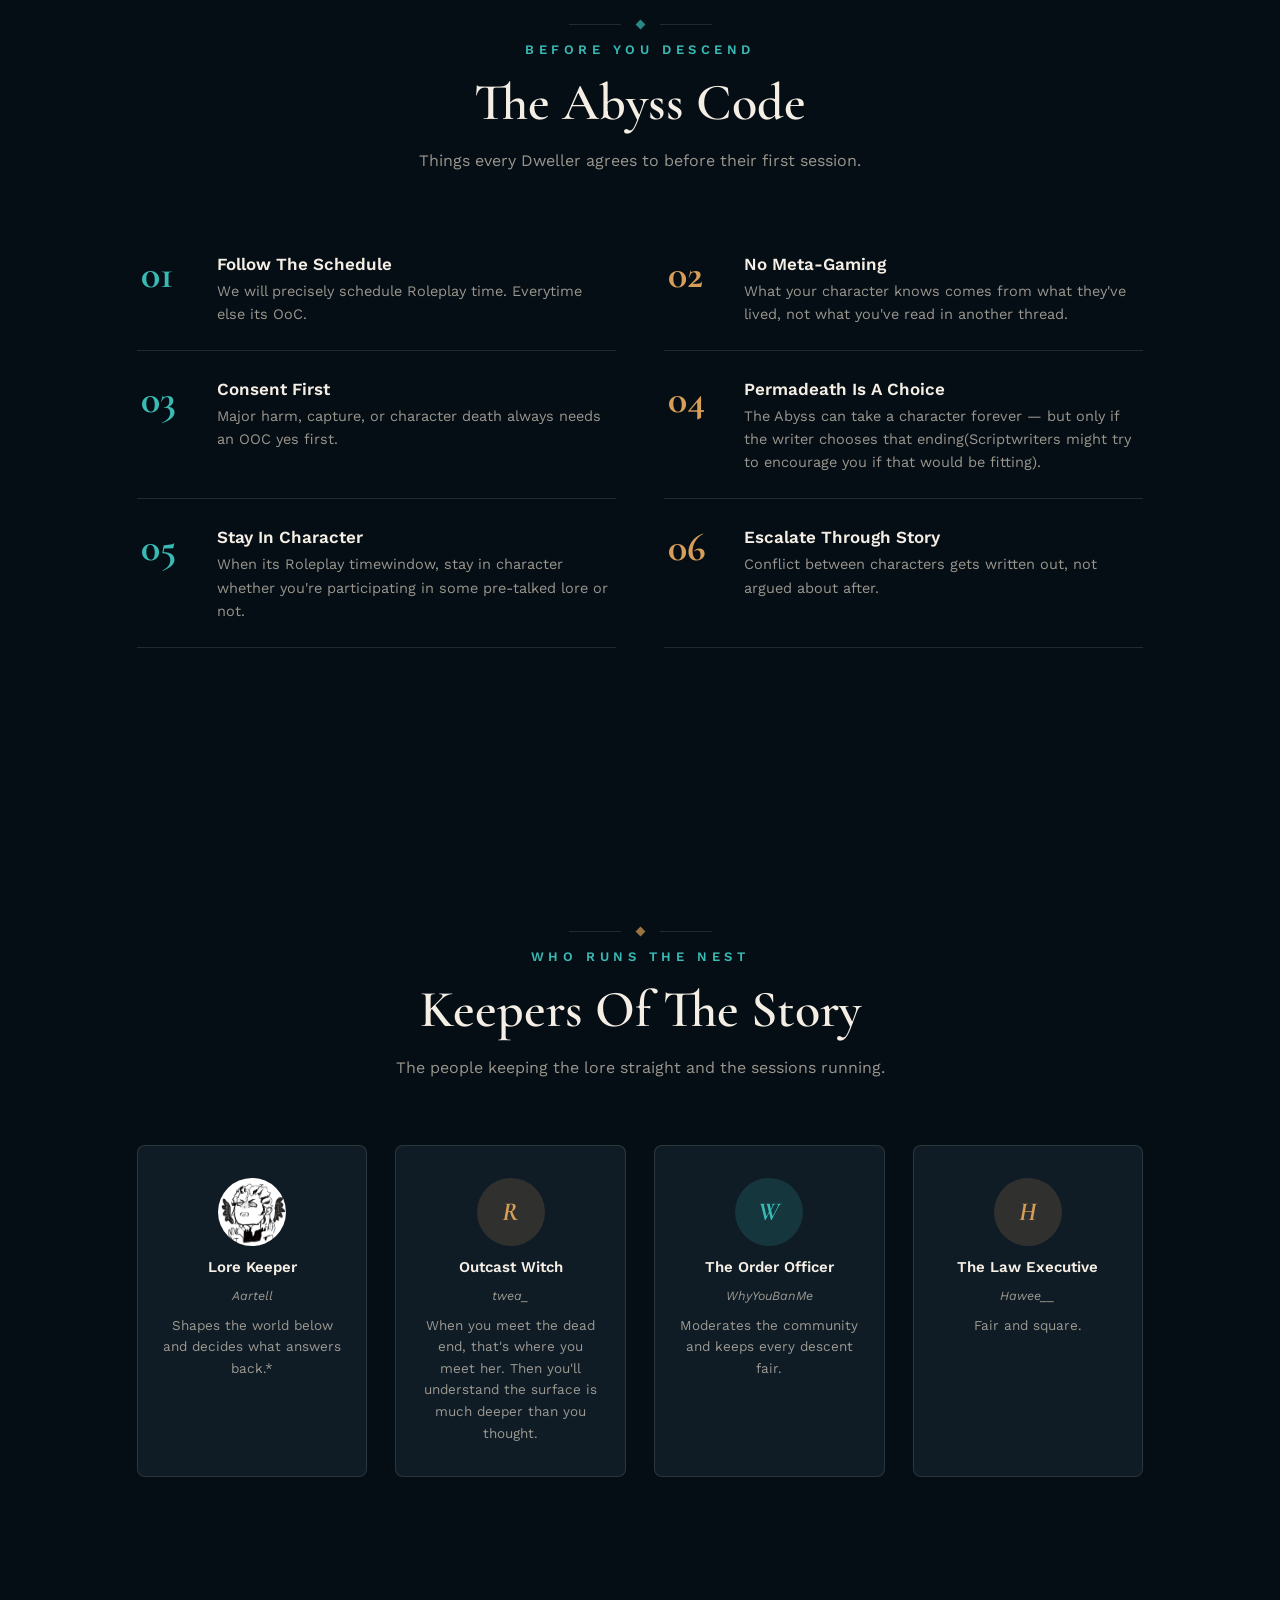
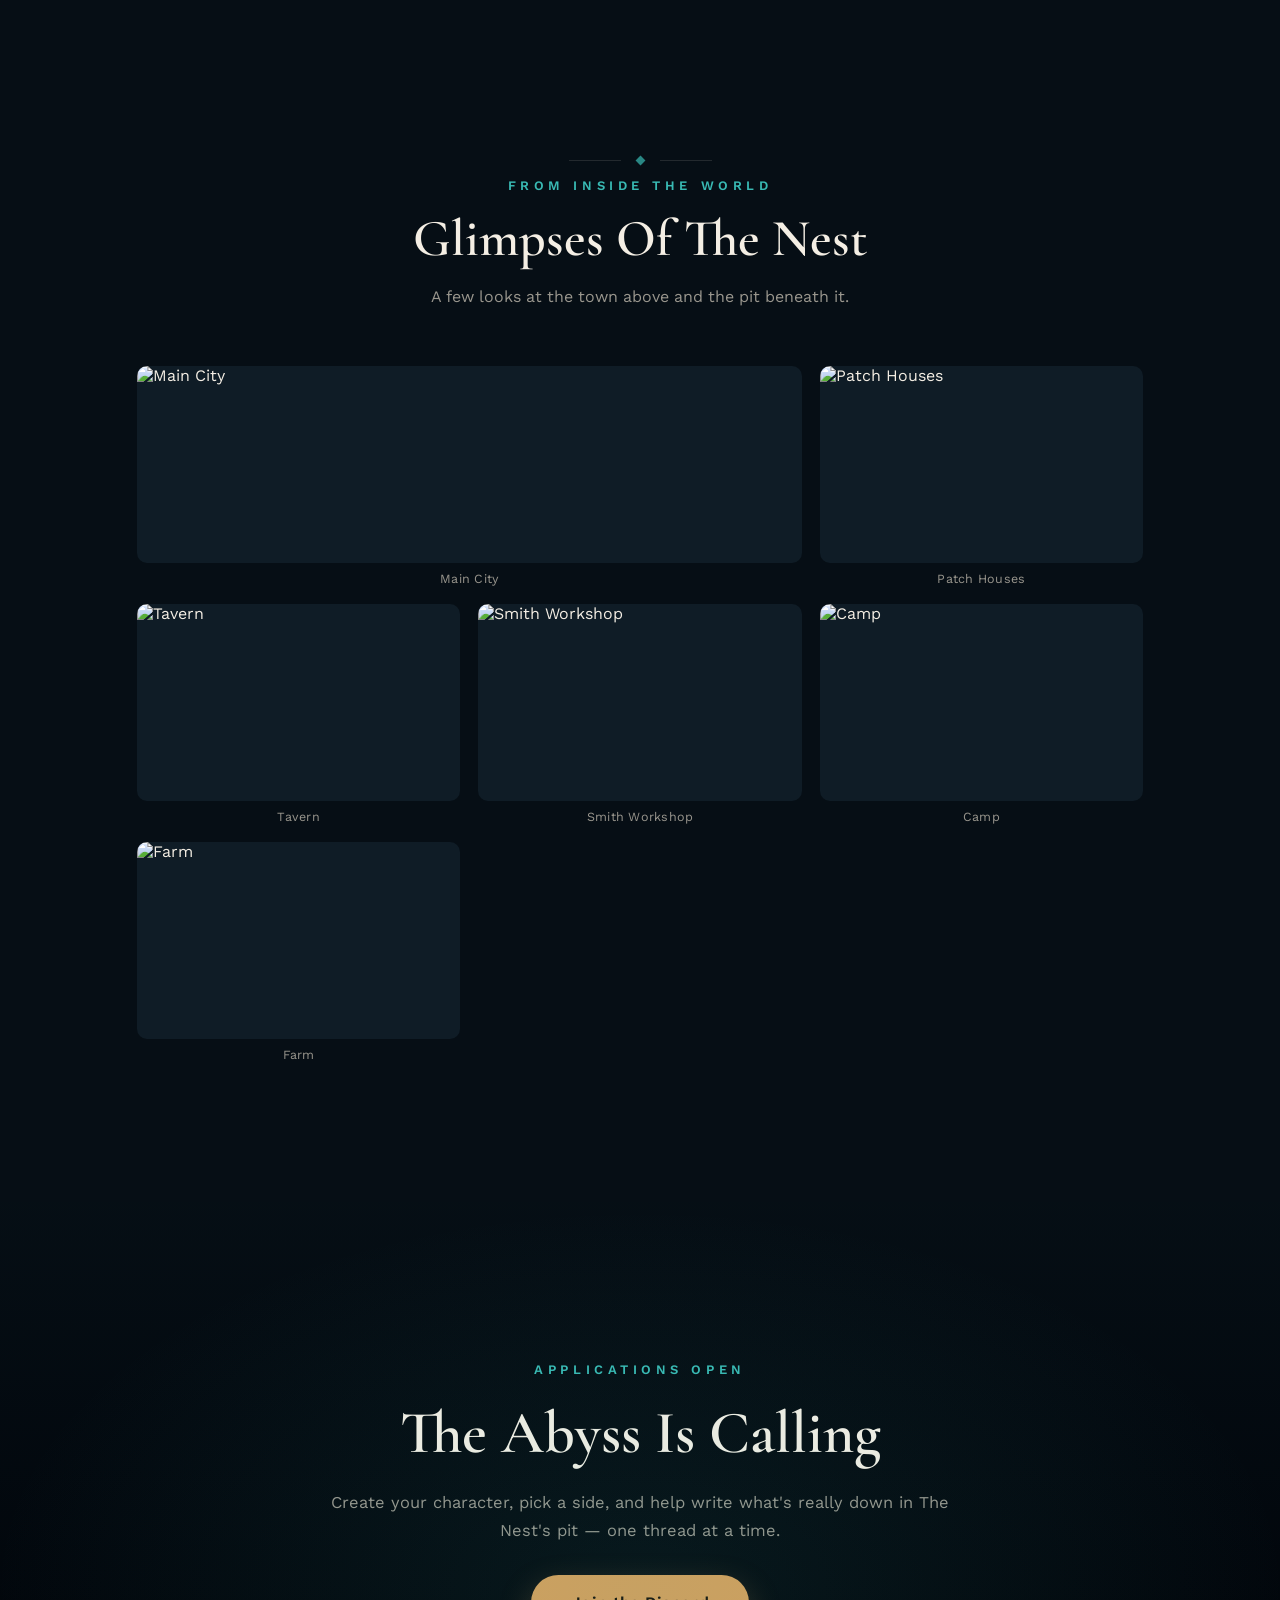
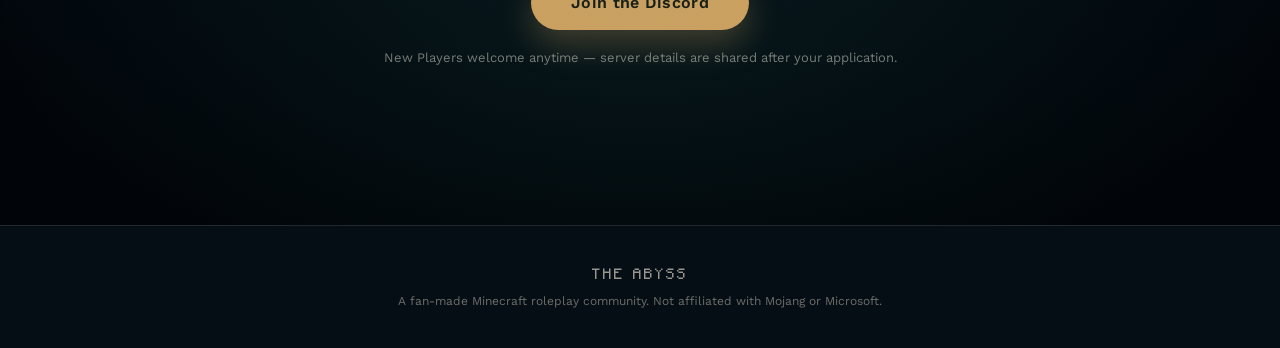
==== commit b9626adb: "little adjustment" ====
--- a/docs/index.html
+++ b/docs/index.html
@@ -314,10 +314,10 @@
                     </div>
 
                     <div class="team-card amber">
-                        <div class="avatar">C</div>
-                        <div class="team-role">Concord Cartographer</div>
+                        <div class="avatar">H</div>
+                        <div class="team-role">The Law Executive</div>
                         <div class="team-name-placeholder">Hawee__</div>
-                        <p class="team-blurb">Runs events and tracks the story so far.</p>
+                        <p class="team-blurb">Fair and square.</p>
                     </div>
 
                 </div>
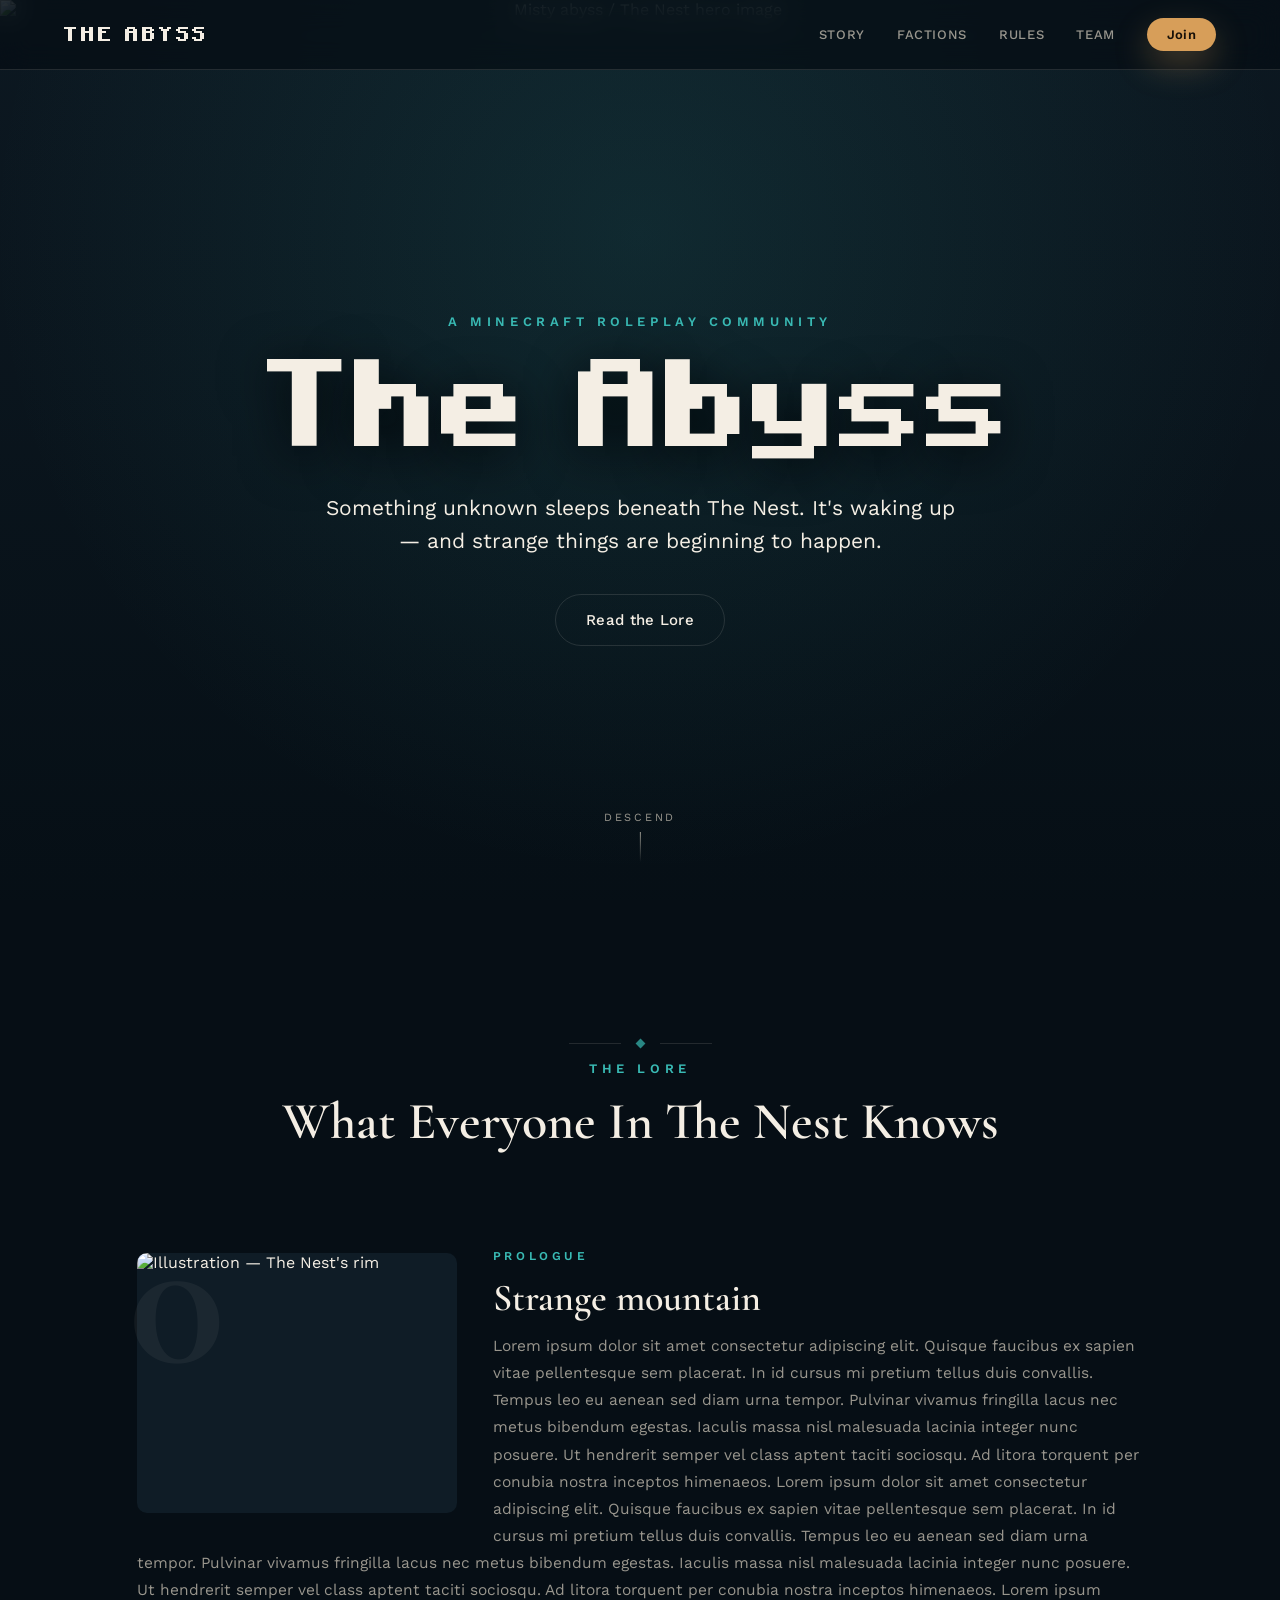
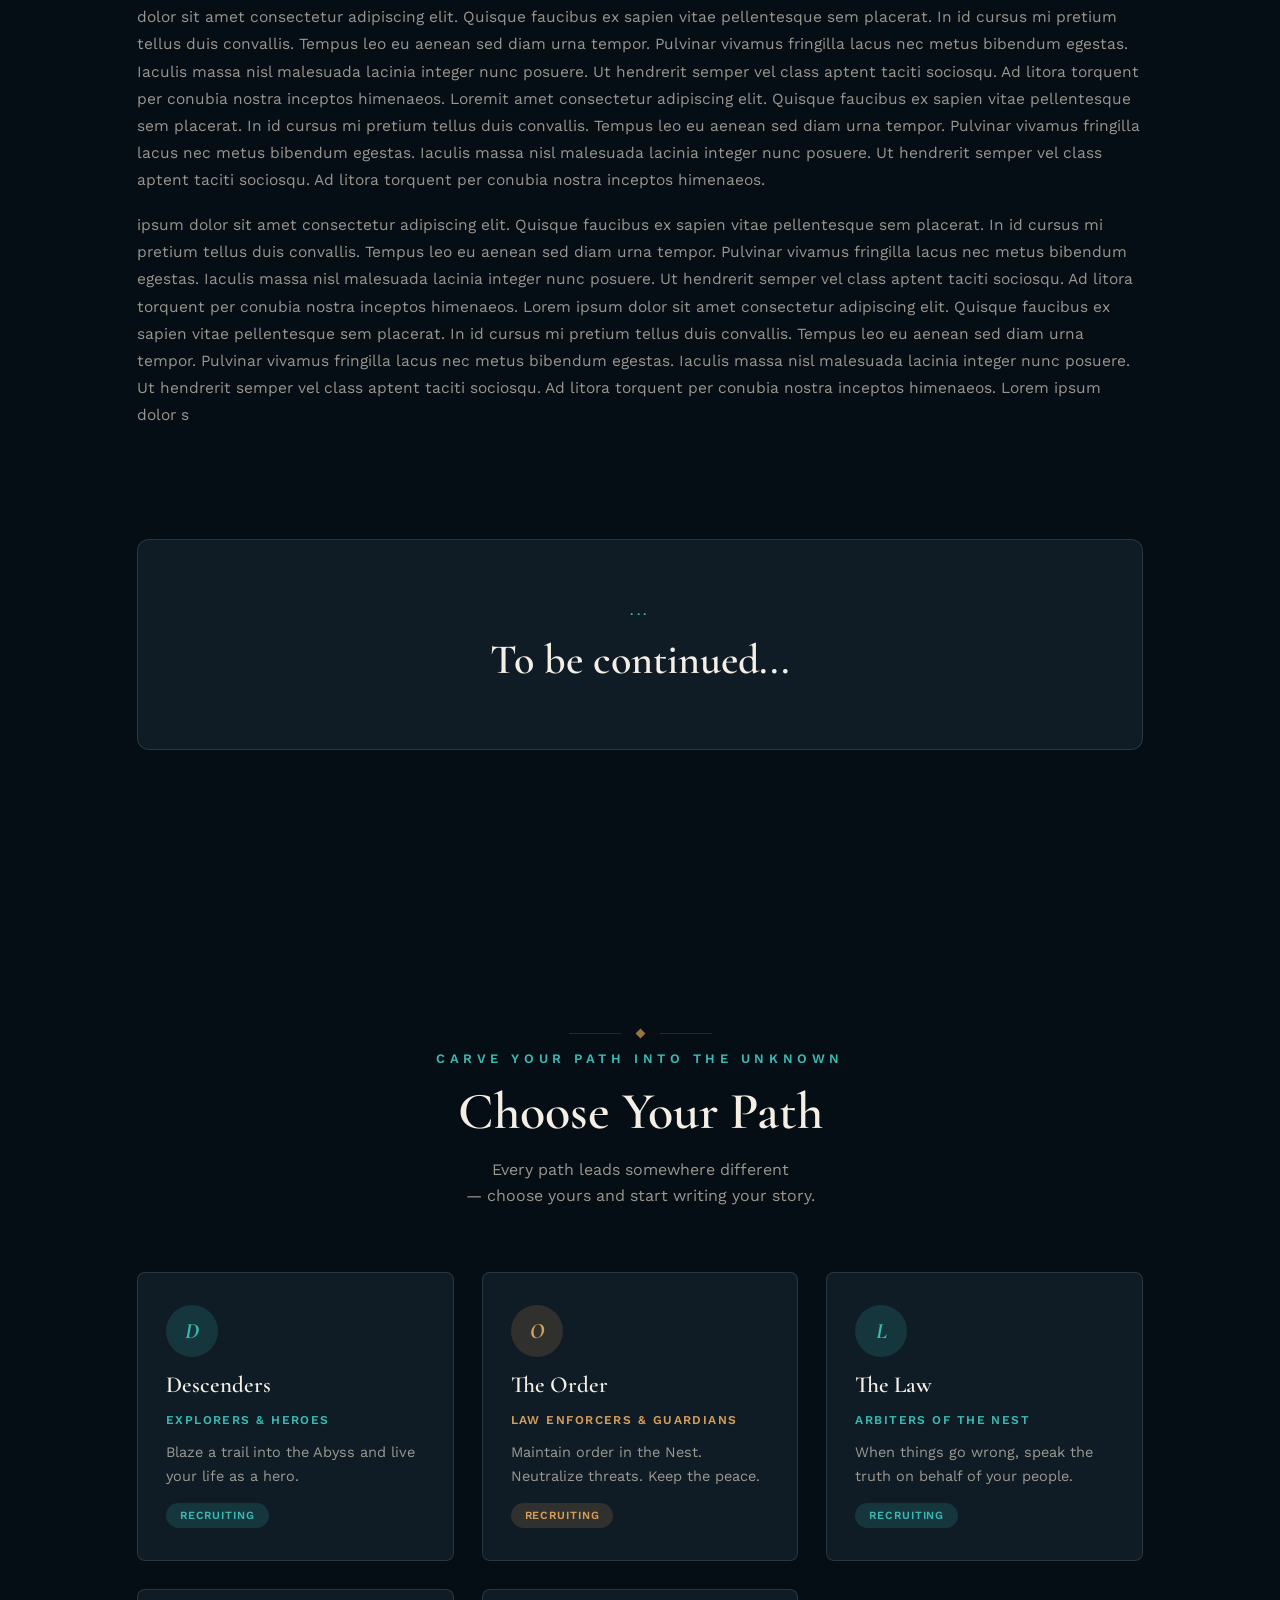
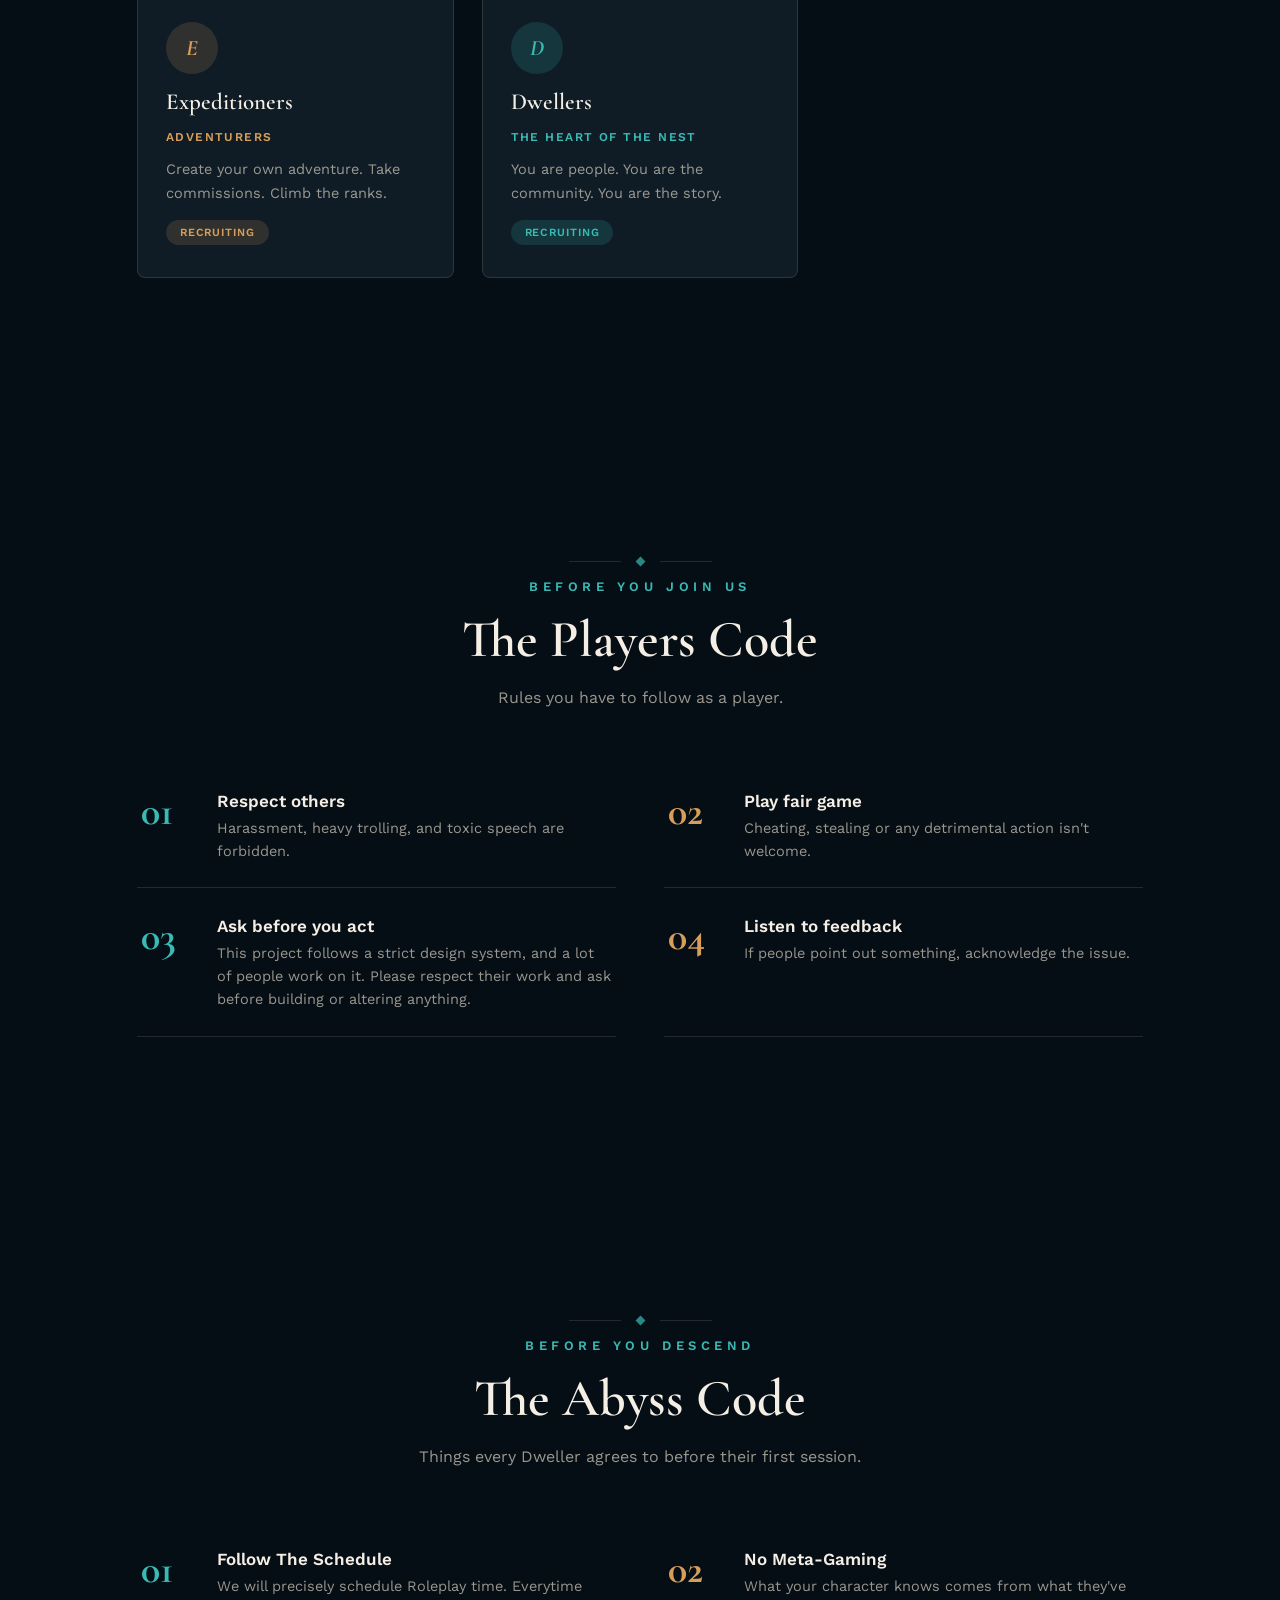
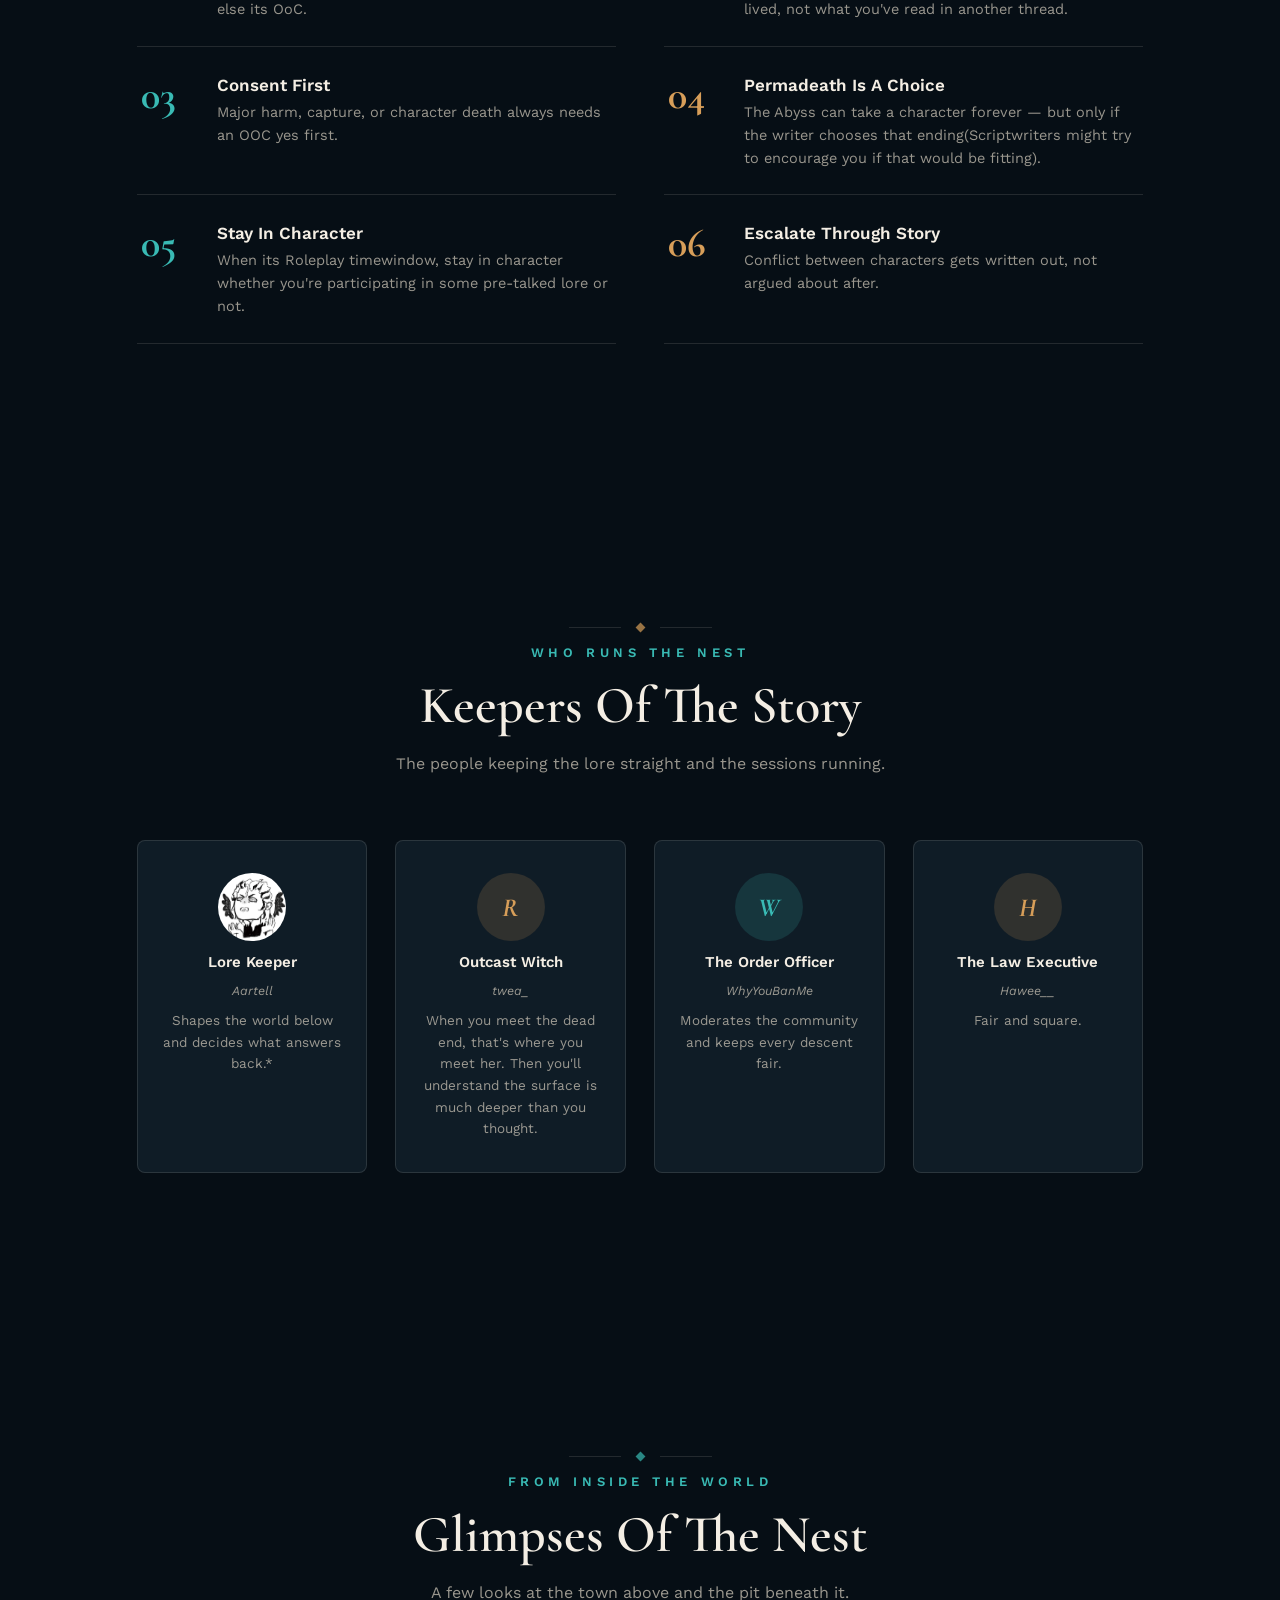
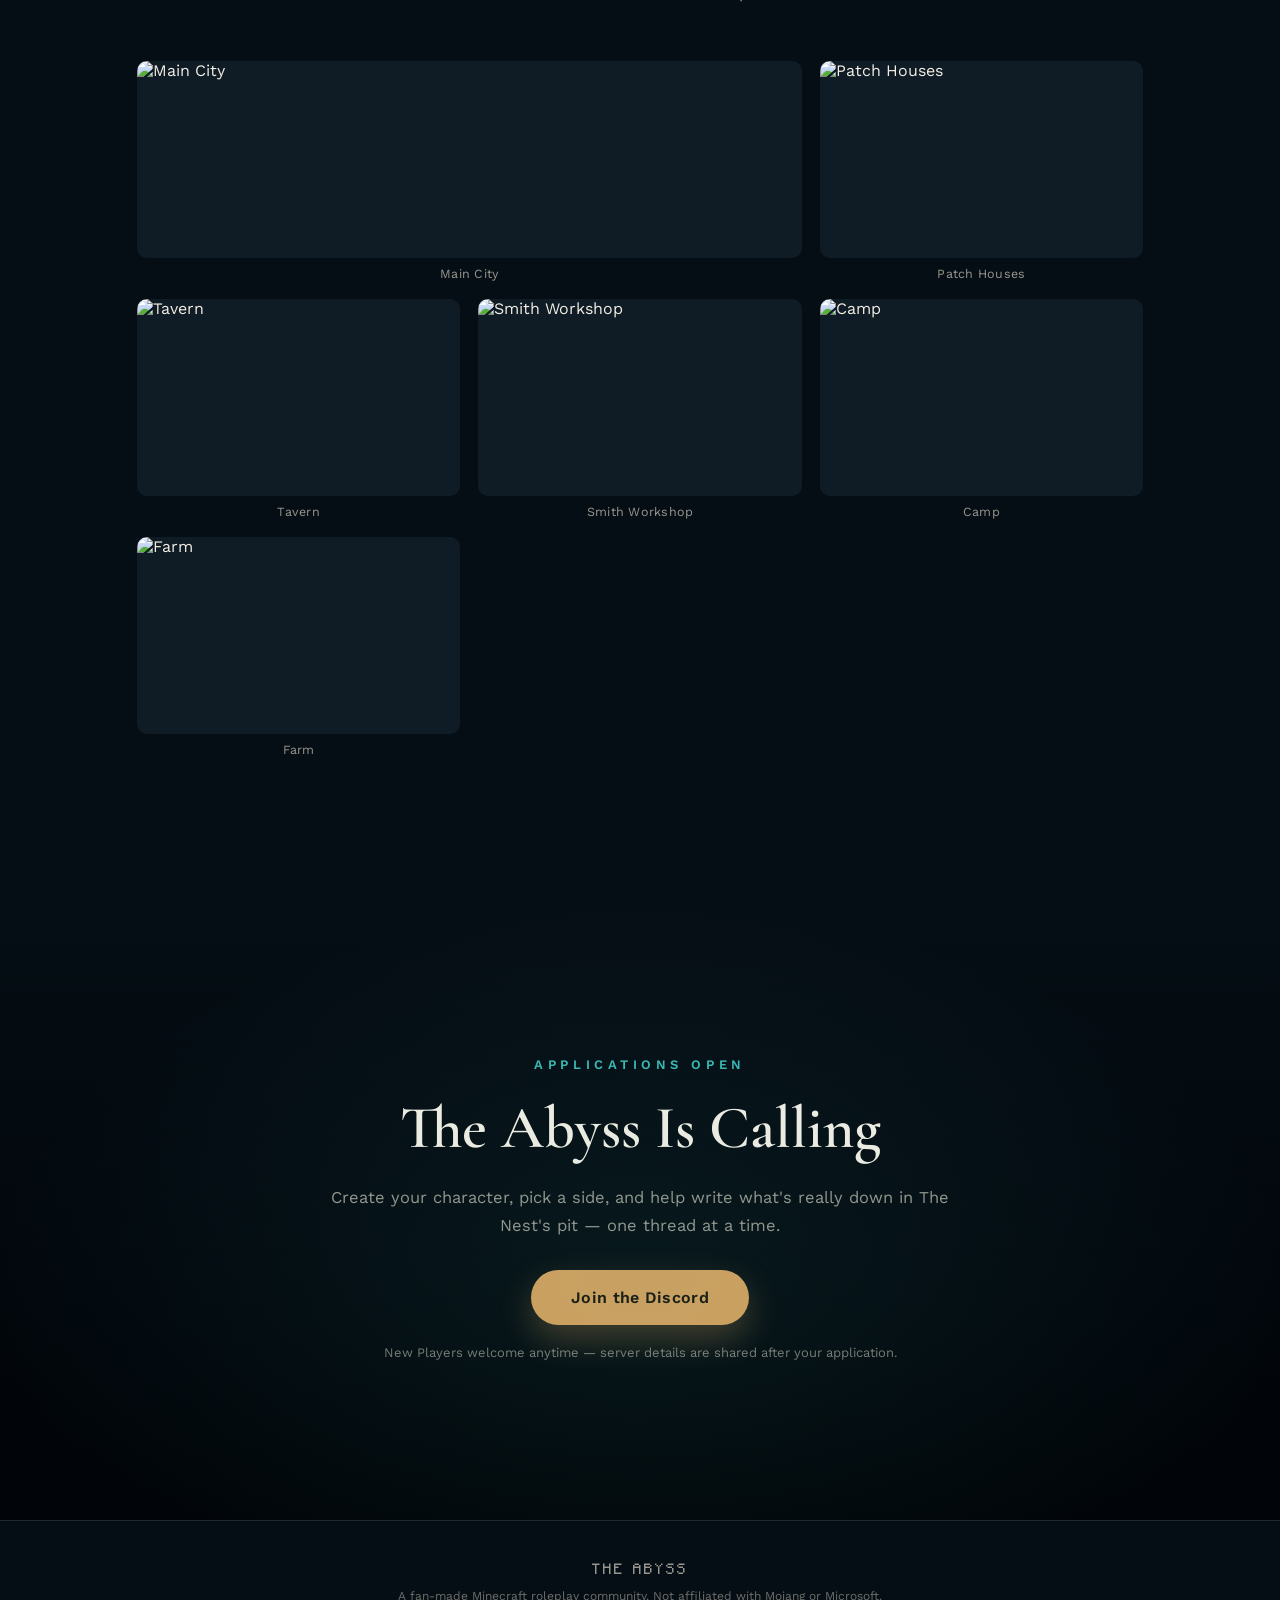
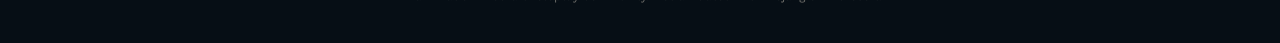
==== commit 650437e3: "phone story layout fix" ====
--- a/docs/index.html
+++ b/docs/index.html
@@ -41,7 +41,6 @@
                     — and strange things are beginning to happen.
                 </p>
                 <div class="hero-actions">
-                    <a href="#" class="btn btn-amber btn-hero">Join the Discord</a>
                     <a href="#story" class="btn btn-outline">Read the Lore</a>
                 </div>
             </div>
@@ -62,45 +61,29 @@
 
                 <div class="story-chapter">
                     <div class="chapter-numeral left">0</div>
-                    <div class="chapter-grid">
-                        <img class="chapter-art" src="" alt="Illustration — The Nest's rim">
-                        <div class="chapter-body">
-                            <div class="eyebrow">Prologue</div>
-                            <h3>Strange mountain</h3>
-                            <p class="chapter-text">
-                                Lorem ipsum dolor sit amet consectetur adipiscing elit. Quisque faucibus ex sapien vitae pellentesque sem placerat. In id cursus mi pretium tellus duis convallis. Tempus leo eu aenean sed diam urna tempor. Pulvinar vivamus fringilla lacus nec metus bibendum egestas. Iaculis massa nisl malesuada lacinia integer nunc posuere. Ut hendrerit semper vel class aptent taciti sociosqu. Ad litora torquent per conubia nostra inceptos himenaeos.
-
-                                Lorem ipsum dolor sit amet consectetur adipiscing elit. Quisque faucibus ex sapien vitae pellentesque sem placerat. In id cursus mi pretium tellus duis convallis. Tempus leo eu aenean sed diam urna tempor. Pulvinar vivamus fringilla lacus nec metus bibendum egestas. Iaculis massa nisl malesuada lacinia integer nunc posuere. Ut hendrerit semper vel class aptent taciti sociosqu. Ad litora torquent per conubia nostra inceptos himenaeos.
-
-                                Lorem ipsum dolor sit amet consectetur adipiscing elit. Quisque faucibus ex sapien vitae pellentesque sem placerat. In id cursus mi pretium tellus duis convallis. Tempus leo eu aenean sed diam urna tempor. Pulvinar vivamus fringilla lacus nec metus bibendum egestas. Iaculis massa nisl malesuada lacinia integer nunc posuere. Ut hendrerit semper vel class aptent taciti sociosqu. Ad litora torquent per conubia nostra inceptos himenaeos.
-
-                                Lorem ipsum dolor sit amet consectetur adipiscing elit. Quisque faucibus ex sapien vitae pellentesque sem placerat. In id cursus mi pretium tellus duis convallis. Tempus leo eu aenean sed diam urna tempor. Pulvinar vivamus fringilla lacus nec metus bibendum egestas. Iaculis massa nisl malesuada lacinia integer nunc posuere. Ut hendrerit semper vel class aptent taciti sociosqu. Ad litora torquent per conubia nostra inceptos himenaeos.
-
-                                Lorem ipsum dolor sit amet consectetur adipiscing elit. Quisque faucibus ex sapien vitae pellentesque sem placerat. In id cursus mi pretium tellus duis convallis. Tempus leo eu aenean sed diam urna tempor. Pulvinar vivamus fringilla lacus nec metus bibendum egestas. Iaculis massa nisl malesuada lacinia integer nunc posuere. Ut hendrerit semper vel class aptent taciti sociosqu. Ad litora torquent per conubia nostra inceptos himenaeos.
-
-                                Lorem ipsum dolor sit amet consectetur adipiscing elit. Quisque faucibus ex sapien vitae pellentesque sem placerat. In id cursus mi pretium tellus duis convallis. Tempus leo eu aenean sed diam urna tempor. Pulvinar vivamus fringilla lacus nec metus bibendum egestas. Iaculis massa nisl malesuada lacinia integer nunc posuere. Ut hendrerit semper vel class aptent taciti sociosqu. Ad litora torquent per conubia nostra inceptos himenaeos.
-                            </p>
-                            <p class="chapter-text">
-
-                            </p>
-                        </div>
-                    </div>
-                </div>
-
-                <!--
-                <div class="story-chapter amber">
-                    <div class="chapter-numeral right">II</div>
-                    <div class="chapter-grid reverse">
+                    <img class="chapter-art float" src="" alt="Illustration — The Nest's rim">
                     <div class="chapter-body">
-                        <div class="eyebrow">Chapter II</div>
-                        <h3>The Long Descent</h3>
-                        <p class="chapter-text">The Abyss is not one place but many, stacked like sediment. Each layer is stranger than the last — flooded ruins, forests that grow upside down, a silence that presses on the ears like water.</p>
-                        <p class="chapter-text">Descent-rigs, brass suits, and pressure lanterns carry the brave — or the desperate — down a layer at a time. Getting back up gets harder the deeper you go. Some don't come back at all.</p>
-                    </div>
-                    <img class="chapter-art" src="" alt="Illustration — a layer of the Abyss">
-                    </div>
-                </div>
-            -->
+                        <div class="eyebrow">Prologue</div>
+                        <h3>Strange mountain</h3>
+                        <p class="chapter-text">
+                            Lorem ipsum dolor sit amet consectetur adipiscing elit. Quisque faucibus ex sapien vitae pellentesque sem placerat. In id cursus mi pretium tellus duis convallis. Tempus leo eu aenean sed diam urna tempor. Pulvinar vivamus fringilla lacus nec metus bibendum egestas. Iaculis massa nisl malesuada lacinia integer nunc posuere. Ut hendrerit semper vel class aptent taciti sociosqu. Ad litora torquent per conubia nostra inceptos himenaeos.
+
+                            Lorem ipsum dolor sit amet consectetur adipiscing elit. Quisque faucibus ex sapien vitae pellentesque sem placerat. In id cursus mi pretium tellus duis convallis. Tempus leo eu aenean sed diam urna tempor. Pulvinar vivamus fringilla lacus nec metus bibendum egestas. Iaculis massa nisl malesuada lacinia integer nunc posuere. Ut hendrerit semper vel class aptent taciti sociosqu. Ad litora torquent per conubia nostra inceptos himenaeos.
+
+                            Lorem ipsum dolor sit amet consectetur adipiscing elit. Quisque faucibus ex sapien vitae pellentesque sem placerat. In id cursus mi pretium tellus duis convallis. Tempus leo eu aenean sed diam urna tempor. Pulvinar vivamus fringilla lacus nec metus bibendum egestas. Iaculis massa nisl malesuada lacinia integer nunc posuere. Ut hendrerit semper vel class aptent taciti sociosqu. Ad litora torquent per conubia nostra inceptos himenaeos.
+
+                            Loremit amet consectetur adipiscing elit. Quisque faucibus ex sapien vitae pellentesque sem placerat. In id cursus mi pretium tellus duis convallis. Tempus leo eu aenean sed diam urna tempor. Pulvinar vivamus fringilla lacus nec metus bibendum egestas. Iaculis massa nisl malesuada lacinia integer nunc posuere. Ut hendrerit semper vel class aptent taciti sociosqu. Ad litora torquent per conubia nostra inceptos himenaeos.
+                        </p>
+                        <p class="chapter-text">
+                            ipsum dolor sit amet consectetur adipiscing elit. Quisque faucibus ex sapien vitae pellentesque sem placerat. In id cursus mi pretium tellus duis convallis. Tempus leo eu aenean sed diam urna tempor. Pulvinar vivamus fringilla lacus nec metus bibendum egestas. Iaculis massa nisl malesuada lacinia integer nunc posuere. Ut hendrerit semper vel class aptent taciti sociosqu. Ad litora torquent per conubia nostra inceptos himenaeos.
+
+                            Lorem ipsum dolor sit amet consectetur adipiscing elit. Quisque faucibus ex sapien vitae pellentesque sem placerat. In id cursus mi pretium tellus duis convallis. Tempus leo eu aenean sed diam urna tempor. Pulvinar vivamus fringilla lacus nec metus bibendum egestas. Iaculis massa nisl malesuada lacinia integer nunc posuere. Ut hendrerit semper vel class aptent taciti sociosqu. Ad litora torquent per conubia nostra inceptos himenaeos.
+
+                            Lorem ipsum dolor s
+                        </p>
+                    </div>
+                </div>
+
                 <div class="story-closing">
                     <div class="chapter-numeral"></div>
                     <div class="story-closing-body">
--- a/docs/styles.css
+++ b/docs/styles.css
@@ -83,8 +83,8 @@
   line-height: .95;
   text-shadow: 0 10px 50px oklch(10% 0.018 240 / 0.9);
 }
-h2 { 
-    font-size: clamp(34px, 5vw, 52px); 
+h2 {
+    font-size: clamp(34px, 5vw, 52px);
 
 }
 #join h2 { font-size: clamp(38px, 6vw, 60px); }
@@ -98,6 +98,7 @@
   font-weight: 600;
   color: var(--accent-teal);
 }
+
 /* chapter/rule numerals reuse .eyebrow at a smaller size, tinted by the wrapper's --accent */
 .chapter-body .eyebrow, .story-closing-body .eyebrow {
   font-size: 12px;
@@ -106,6 +107,7 @@
 }
 
 p { margin: 0; }
+
 .chapter-text, .faction-desc, .rule-desc, .team-blurb, .join-text,
 .section-lede, .footer-note, .join-footnote, .team-name-placeholder,
 .gallery-caption, .nav-link {
@@ -235,7 +237,15 @@
 
 /* ---------- story ---------- */
 
-.story-chapter { position: relative; margin-bottom: 110px; }
+.story-chapter {
+    position: relative;
+    margin-bottom: 110px;
+}
+
+.story-chapter.reverse-img .chapter-art.float {
+    float: right;
+    margin: 4px 0 20px 36px;
+}
 
 .chapter-numeral {
   position: absolute;
@@ -252,12 +262,49 @@
 .chapter-numeral.left { left: -8px; }
 .chapter-numeral.right { right: -8px; }
 
-.chapter-grid { position: relative; display: grid; grid-template-columns: minmax(220px, 360px) 1fr; gap: 52px; align-items: center; }
-.chapter-grid.reverse { grid-template-columns: 1fr minmax(220px, 360px); }
-
-.chapter-art { width: 100%; height: 320px; display: block; object-fit: cover; border-radius: 10px; background: var(--panel); }
-.chapter-body { display: flex; flex-direction: column; gap: 16px; }
-.chapter-text { font-size: 15.5px; line-height: 1.75; }
+.chapter-art {
+    width: 100%;
+    height: 320px;
+    display: block;
+    object-fit: cover;
+    border-radius: 10px;
+    background: var(--panel);
+}
+
+.chapter-art.float {
+    float: left;
+    width: 320px;
+    max-width: 42%;
+    height: 260px;
+    margin: 4px 36px 20px 0;
+    shape-outside: margin-box;
+}
+@media (max-width: 640px){
+    .chapter-art.float {
+        float: none;
+        width: 100%;
+        max-width: 100%;
+        height: 220px;
+        margin: 0 0 20px;
+    }
+}
+
+.chapter-body {
+    display: block;
+}
+.chapter-body .eyebrow,
+.chapter-body h3 {
+    margin-bottom: 12px;
+}
+
+.chapter-text {
+    font-size: 15.5px;
+    line-height: 1.75;
+}
+
+.chapter-text + .chapter-text {
+    margin-top: 18px;
+}
 
 .story-closing {
   position: relative;
